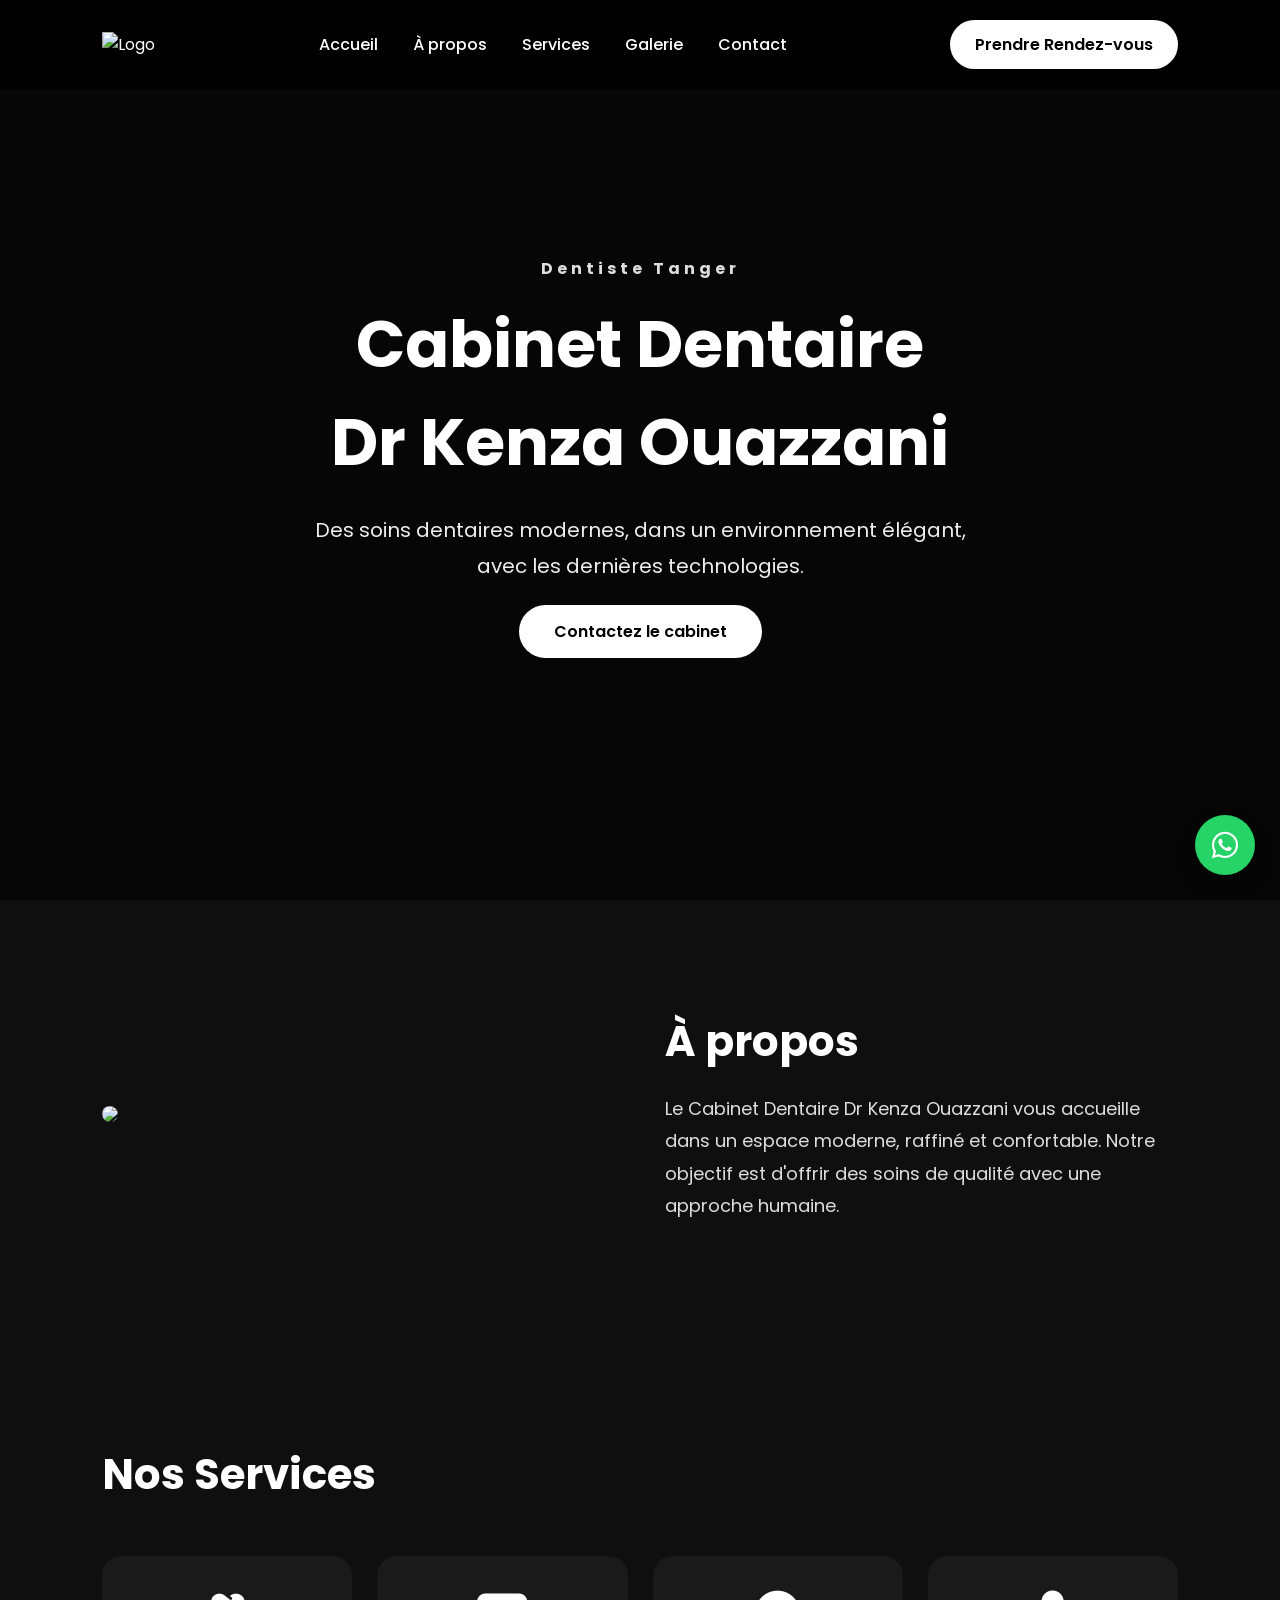
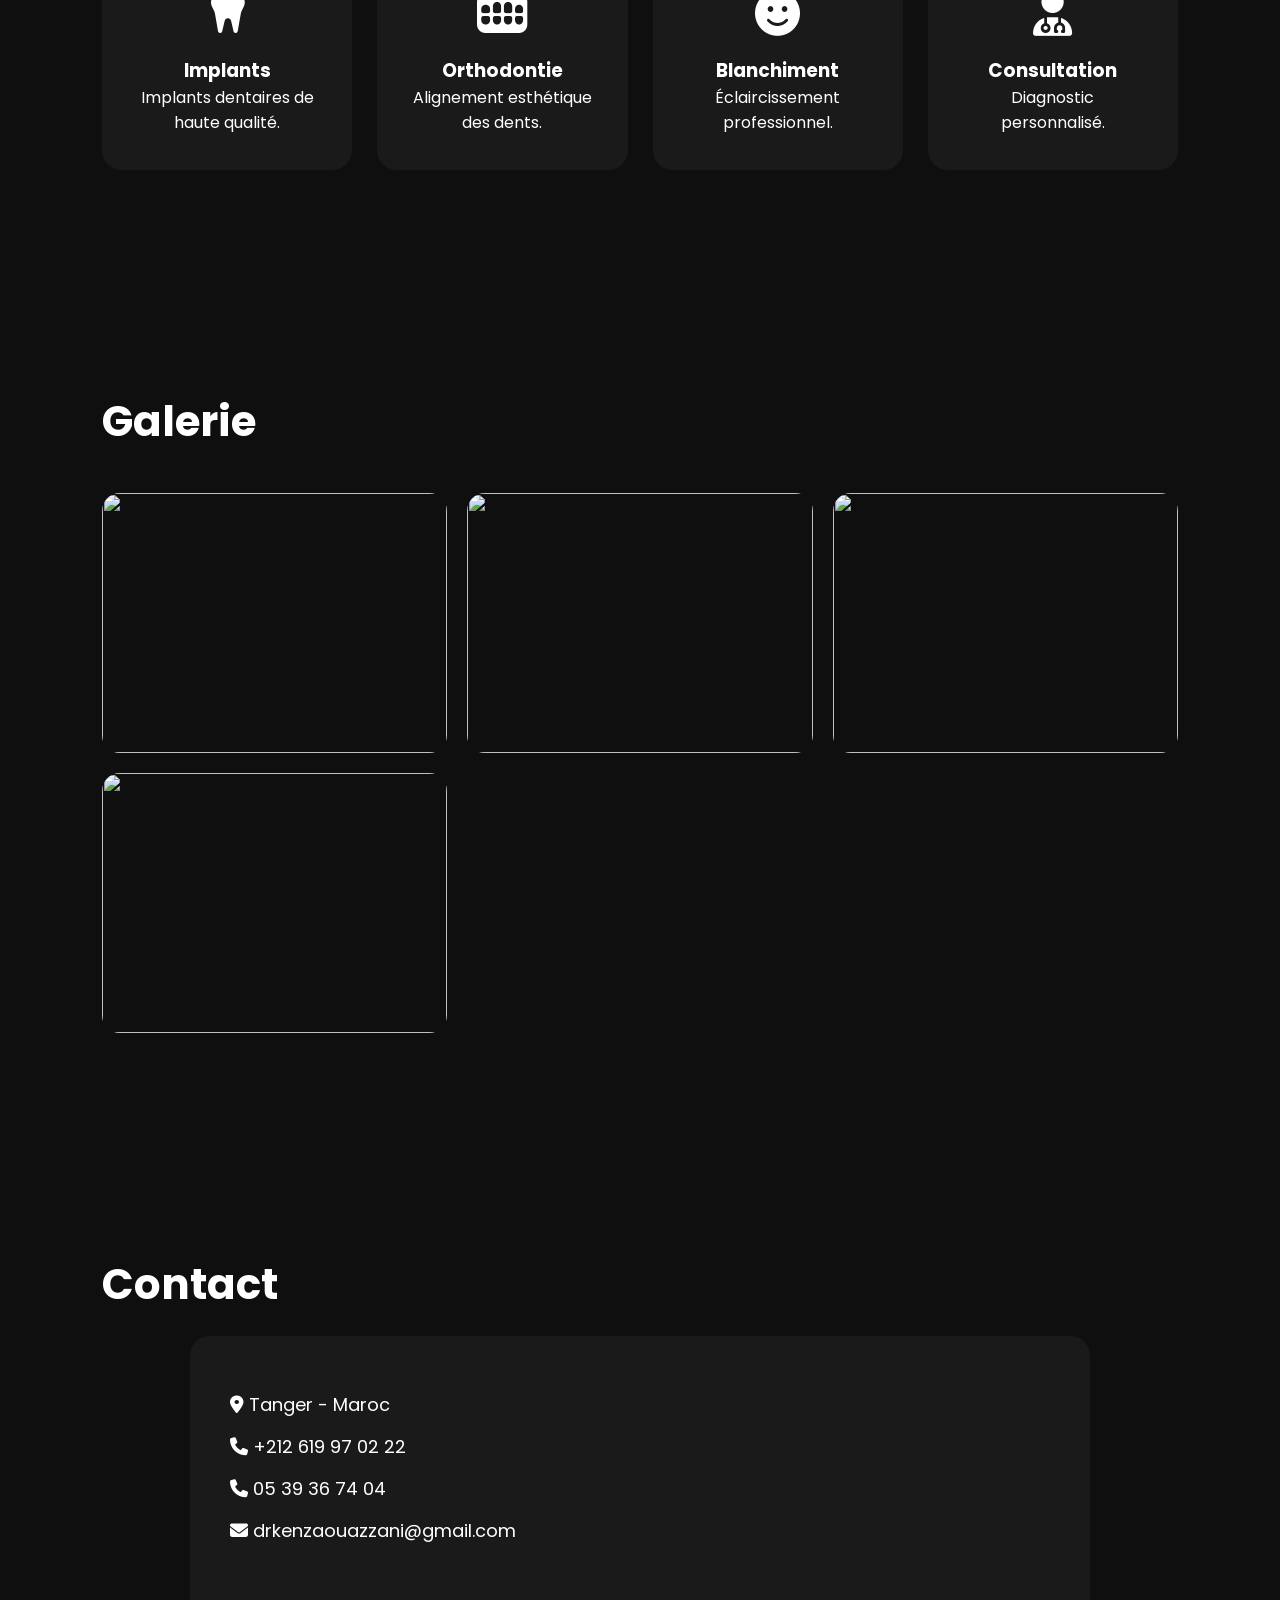
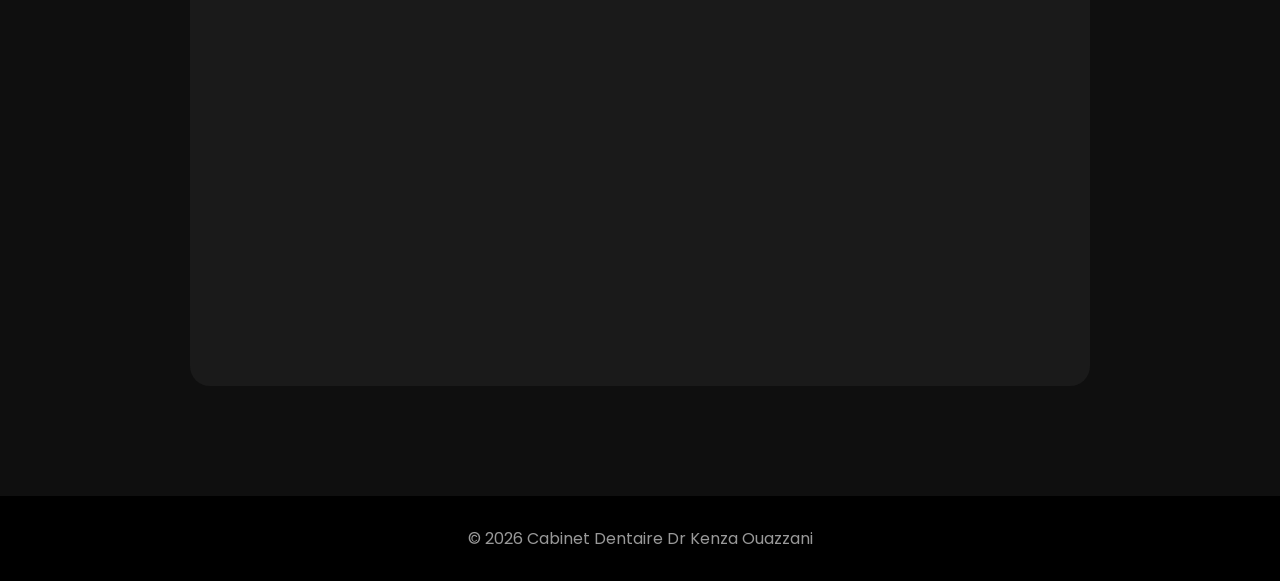
==== index.html @ d1654ee1 "Replace logo image in header" ====
<!DOCTYPE html>
<html lang="fr">
<head>
<meta charset="UTF-8">
<meta name="viewport" content="width=device-width, initial-scale=1.0">

<title>Cabinet Dentaire Dr Kenza Ouazzani</title>

<link rel="stylesheet" href="style.css">

<link rel="preconnect" href="https://fonts.googleapis.com">
<link rel="preconnect" href="https://fonts.gstatic.com" crossorigin>

<link href="https://fonts.googleapis.com/css2?family=Poppins:wght@300;400;500;600;700&display=swap" rel="stylesheet">

<link rel="stylesheet" href="https://cdnjs.cloudflare.com/ajax/libs/font-awesome/6.5.2/css/all.min.css">

</head>

<body>

<header>

<div class="logo">
<img src="images/photodecteur.png" alt="Logo">
</div>

<nav>

<a href="#home">Accueil</a>
<a href="#about">À propos</a>
<a href="#services">Services</a>
<a href="#gallery">Galerie</a>
<a href="#contact">Contact</a>

</nav>

<a class="btn" href="https://wa.me/212619970222">
Prendre Rendez-vous
</a>

</header>

<section id="home" class="hero">

<div class="overlay"></div>

<div class="hero-content">

<h4>Dentiste Tanger</h4>

<h1>
Cabinet Dentaire<br>
Dr Kenza Ouazzani
</h1>

<p>

Des soins dentaires modernes,
dans un environnement élégant,
avec les dernières technologies.

</p>

<a href="#contact" class="hero-btn">

Contactez le cabinet

</a>

</div>

</section>

<section id="about" class="about">

<div class="about-image">

<img src="images/doctor.jpg">

</div>

<div class="about-text">

<h2>À propos</h2>

<p>

Le Cabinet Dentaire Dr Kenza Ouazzani
vous accueille dans un espace moderne,
raffiné et confortable.

Notre objectif est d'offrir des soins
de qualité avec une approche humaine.

</p>

</div>

</section>

<section id="services">

<h2>Nos Services</h2>

<div class="cards">

<div class="card">

<i class="fa-solid fa-tooth"></i>

<h3>Implants</h3>

<p>Implants dentaires de haute qualité.</p>

</div>

<div class="card">

<i class="fa-solid fa-teeth"></i>

<h3>Orthodontie</h3>

<p>Alignement esthétique des dents.</p>

</div>

<div class="card">

<i class="fa-solid fa-face-smile"></i>

<h3>Blanchiment</h3>

<p>Éclaircissement professionnel.</p>

</div>

<div class="card">

<i class="fa-solid fa-user-doctor"></i>

<h3>Consultation</h3>

<p>Diagnostic personnalisé.</p>

</div>

</div>

</section>

<section id="gallery">

<h2>Galerie</h2>

<div class="gallery">

<img src="images/photodocteur.jpg">

<img src="images/photo1.jpg">

<img src="images/photo2.jpg">

<img src="images/photo3.jpg">

</div>

</section>

<section id="contact">

<h2>Contact</h2>

<div class="contact">

<p><i class="fa-solid fa-location-dot"></i> Tanger - Maroc</p>

<p><i class="fa-solid fa-phone"></i> +212 619 97 02 22</p>

<p><i class="fa-solid fa-phone"></i> 05 39 36 74 04</p>

<p><i class="fa-solid fa-envelope"></i> drkenzaouazzani@gmail.com</p>

<iframe
src="https://www.google.com/maps?q=Cabinet%20Dentaire%20Dr%20Kenza%20Ouazzani%20Touhami%20Tangier&output=embed"
width="100%"
height="350"
style="border:0;border-radius:15px;"
allowfullscreen=""
loading="lazy">
</iframe>

</div>

</section>

<a class="whatsapp"
href="https://wa.me/212619970222">

<i class="fab fa-whatsapp"></i>

</a>

<footer>

<p>

© 2026 Cabinet Dentaire Dr Kenza Ouazzani

</p>

</footer>

</body>

</html>
---- style.css ----
*{
margin:0;
padding:0;
box-sizing:border-box;
font-family:'Poppins',sans-serif;
scroll-behavior:smooth;
}

body{
background:#0f0f0f;
color:#fff;
overflow-x:hidden;
}

header{
position:fixed;
top:0;
left:0;
width:100%;
padding:20px 8%;
display:flex;
justify-content:space-between;
align-items:center;
background:rgba(0,0,0,.85);
backdrop-filter:blur(12px);
z-index:999;
}

.logo img{
height:60px;
}

nav{
display:flex;
gap:35px;
}

nav a{
color:#fff;
text-decoration:none;
font-weight:500;
transition:.3s;
}

nav a:hover{
color:#d9d9d9;
}

.btn{
background:#fff;
color:#000;
padding:12px 25px;
border-radius:30px;
text-decoration:none;
font-weight:600;
transition:.3s;
}

.btn:hover{
background:#d9d9d9;
}

.hero{
position:relative;
height:100vh;
background:url("images/reception.jpg") center center/cover no-repeat;
display:flex;
justify-content:center;
align-items:center;
text-align:center;
}

.overlay{
position:absolute;
inset:0;
background:rgba(0,0,0,.60);
}

.hero-content{
position:relative;
z-index:2;
max-width:700px;
padding:20px;
}

.hero h4{
letter-spacing:4px;
margin-bottom:15px;
color:#ddd;
}

.hero h1{
font-size:65px;
margin-bottom:20px;
}

.hero p{
font-size:20px;
line-height:1.8;
margin-bottom:35px;
color:#eee;
}

.hero-btn{
background:#fff;
color:#000;
padding:15px 35px;
border-radius:40px;
text-decoration:none;
font-weight:600;
transition:.3s;
}

.hero-btn:hover{
background:#d9d9d9;
}

section{
padding:110px 8%;
}

.about{
display:grid;
grid-template-columns:1fr 1fr;
gap:50px;
align-items:center;
}

.about img{
width:100%;
border-radius:20px;
}

.about h2,
#services h2,
#gallery h2,
#contact h2{
font-size:42px;
margin-bottom:20px;
}

.about p{
color:#ddd;
font-size:18px;
line-height:1.8;
}

.cards{
display:grid;
grid-template-columns:repeat(auto-fit,minmax(250px,1fr));
gap:25px;
margin-top:50px;
}

.card{
background:#1a1a1a;
padding:35px;
border-radius:20px;
text-align:center;
transition:.3s;
}

.card:hover{
transform:translateY(-10px);
}

.card i{
font-size:45px;
margin-bottom:20px;
color:#fff;
}

.gallery{
display:grid;
grid-template-columns:repeat(auto-fit,minmax(280px,1fr));
gap:20px;
margin-top:40px;
}

.gallery img{
width:100%;
height:260px;
object-fit:cover;
border-radius:18px;
transition:.4s;
}

.gallery img:hover{
transform:scale(1.05);
}

.contact{
max-width:900px;
margin:auto;
background:#1a1a1a;
padding:40px;
border-radius:20px;
}

.contact p{
margin:15px 0;
font-size:18px;
}

.contact iframe{
margin-top:30px;
width:100%;
border-radius:15px;
}

.whatsapp{
position:fixed;
bottom:25px;
right:25px;
width:60px;
height:60px;
background:#25D366;
color:#fff;
display:flex;
align-items:center;
justify-content:center;
font-size:30px;
border-radius:50%;
text-decoration:none;
box-shadow:0 10px 20px rgba(0,0,0,.3);
}

footer{
background:#000;
padding:30px;
text-align:center;
color:#999;
}

@media(max-width:900px){

header{
flex-direction:column;
gap:20px;
}

nav{
flex-wrap:wrap;
justify-content:center;
}

.hero h1{
font-size:42px;
}

.about{
grid-template-columns:1fr;
}

}
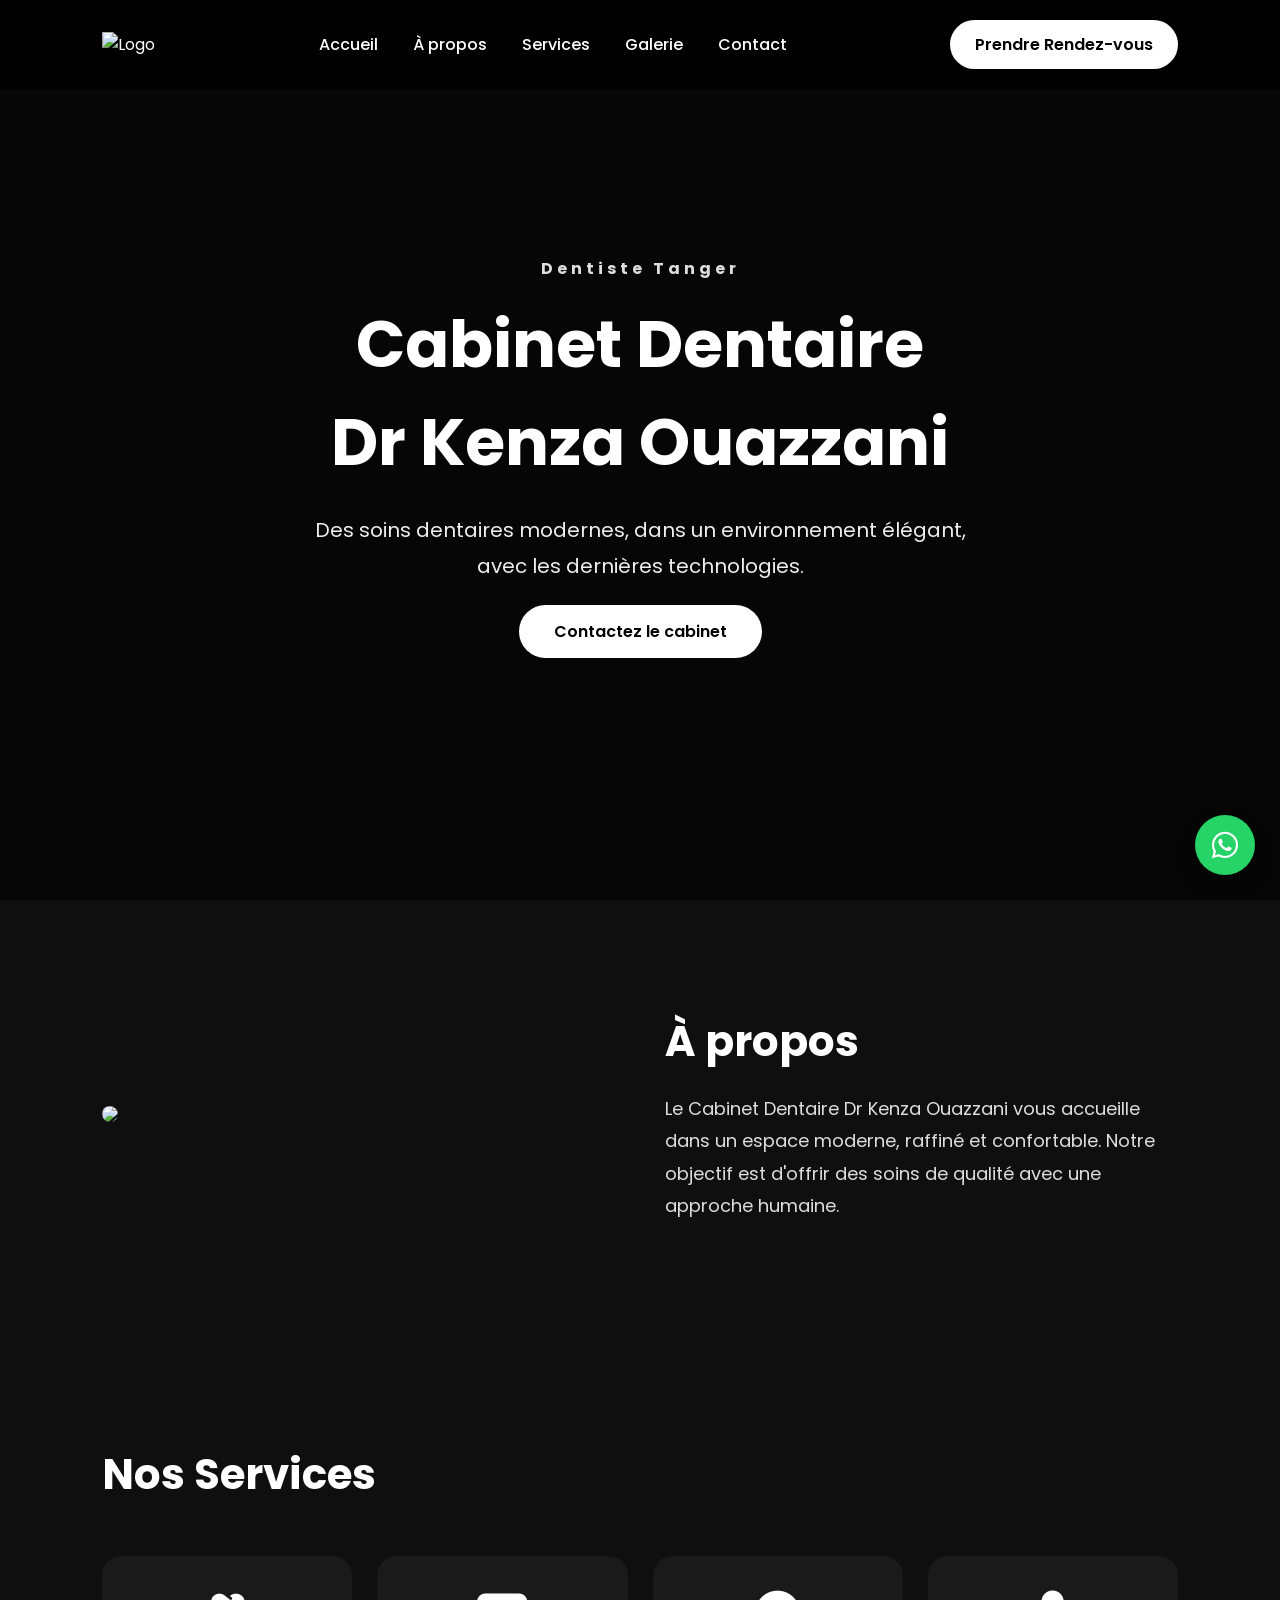
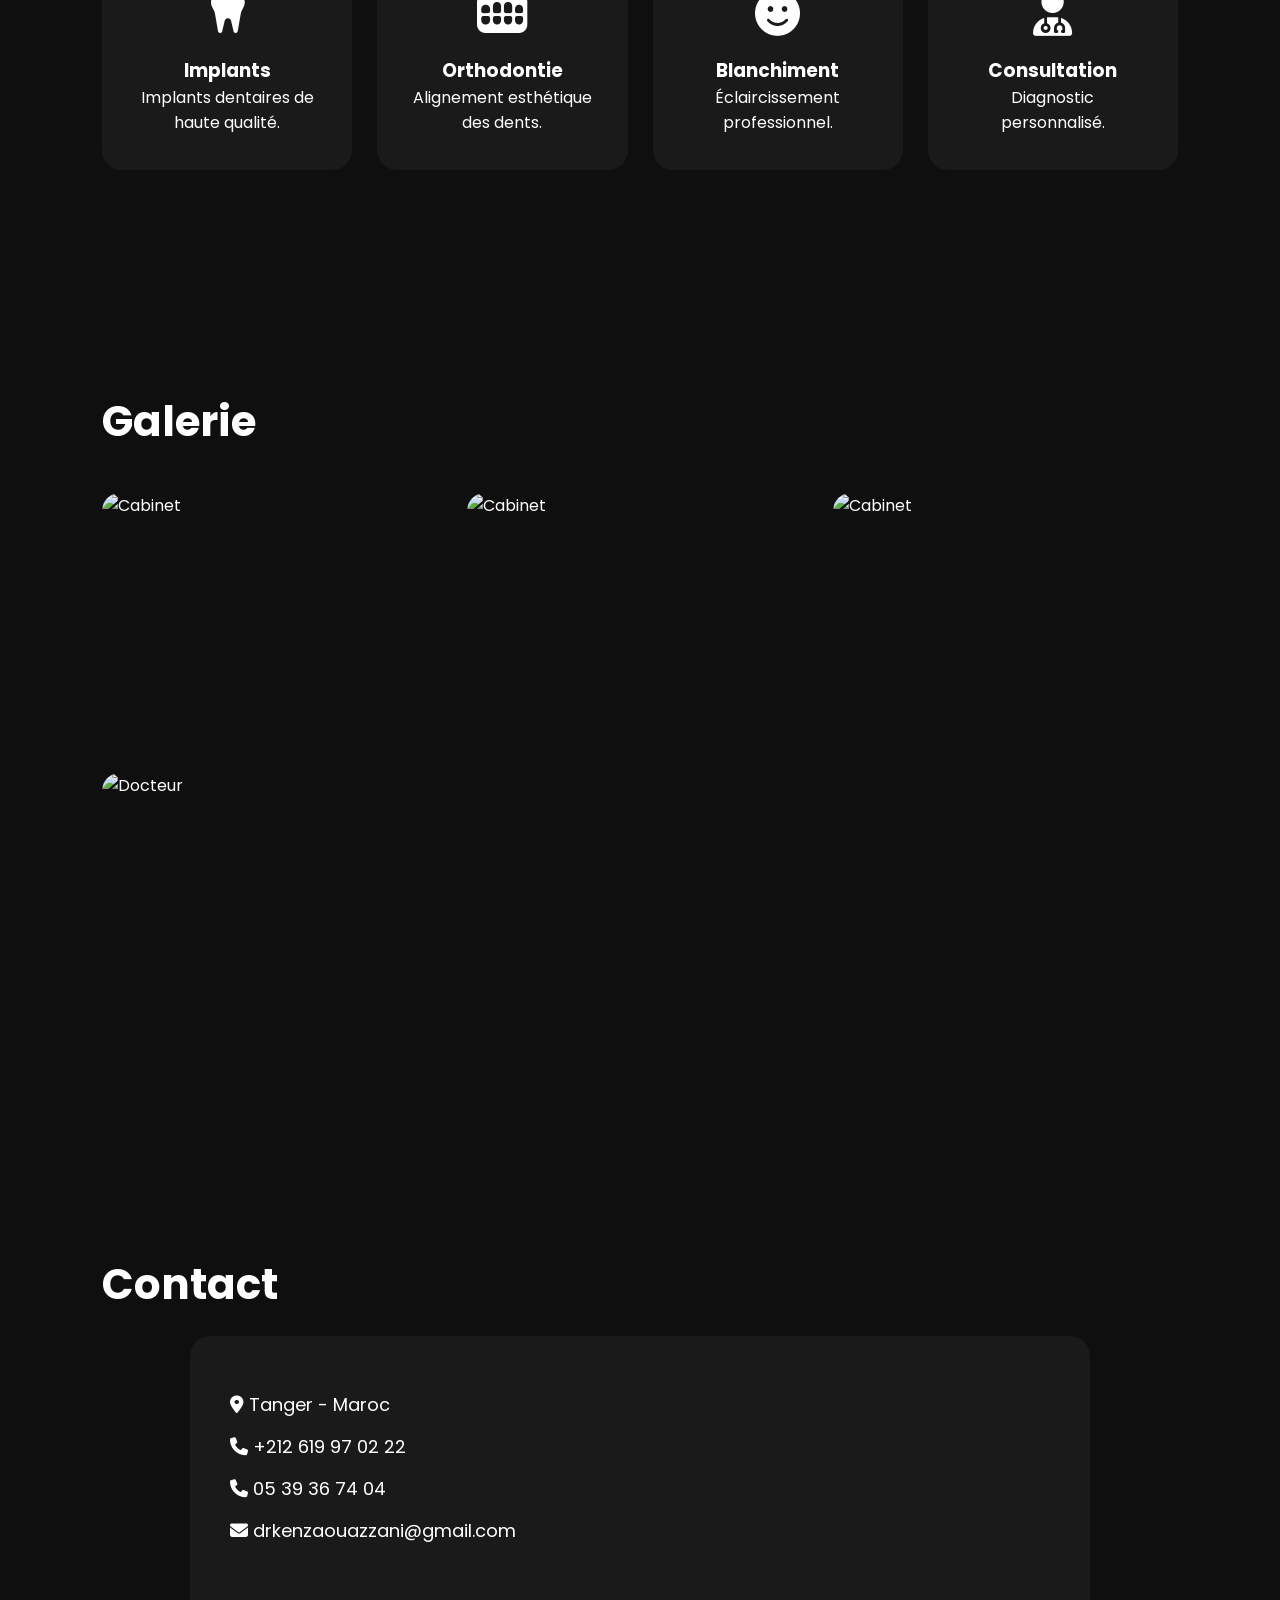
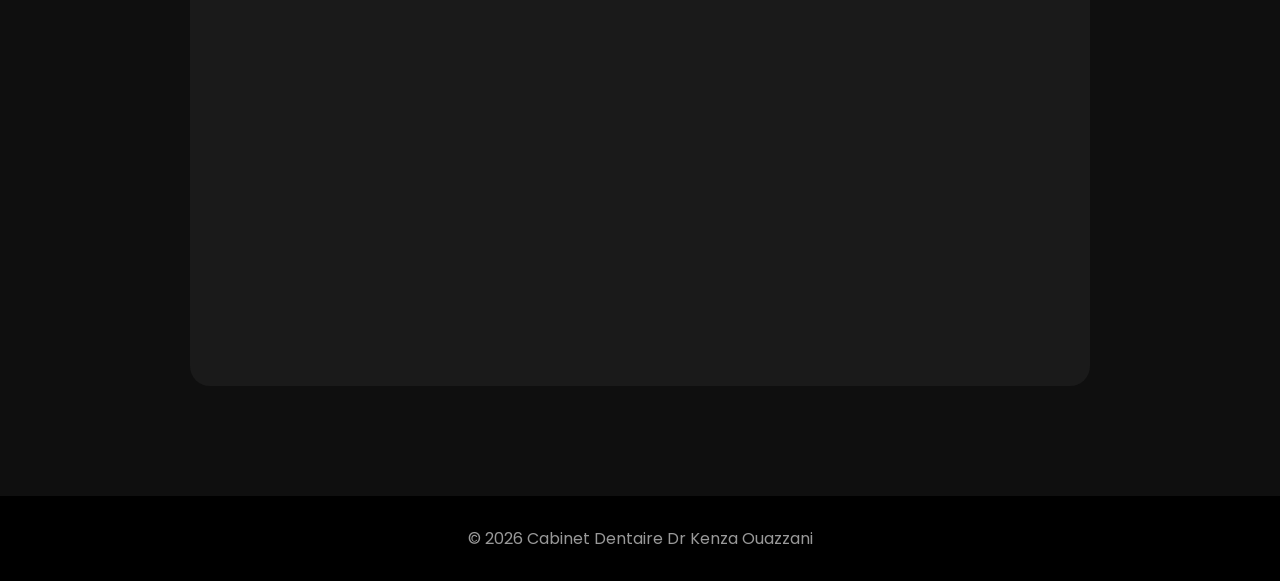
==== commit c754cea4: "Add new images to the gallery section" ====
--- a/index.html
+++ b/index.html
@@ -154,14 +154,16 @@
 <h2>Galerie</h2>
 
 <div class="gallery">
-
-<img src="images/photodocteur.jpg">
-
-<img src="images/photo1.jpg">
-
-<img src="images/photo2.jpg">
-
-<img src="images/photo3.jpg">
+  
+<img src="images/Photo1.jpeg" alt="Cabinet">
+
+<img src="images/Photo2.jpeg" alt="Cabinet">
+
+<img src="images/Photo3.jpeg" alt="Cabinet">
+
+<img src="images/Photodocteur.jpeg" alt="Docteur">
+
+
 
 </div>
 
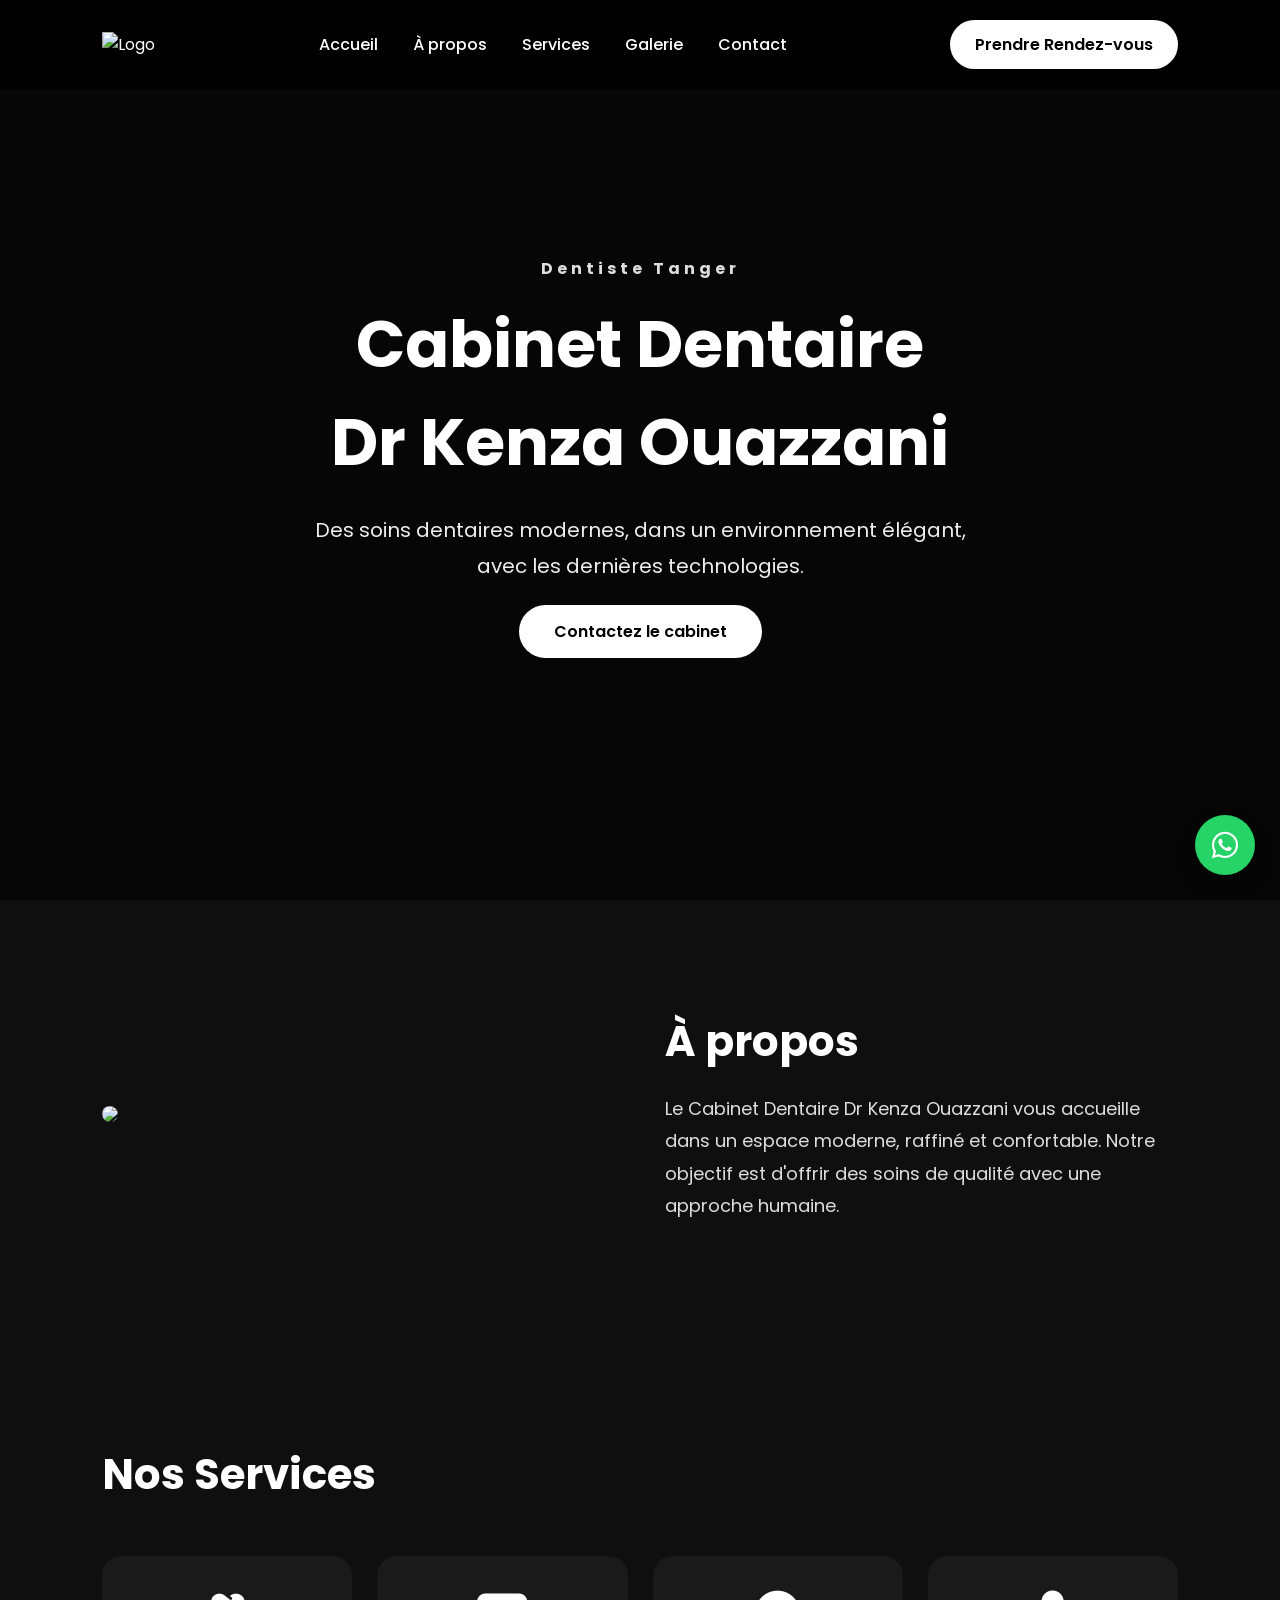
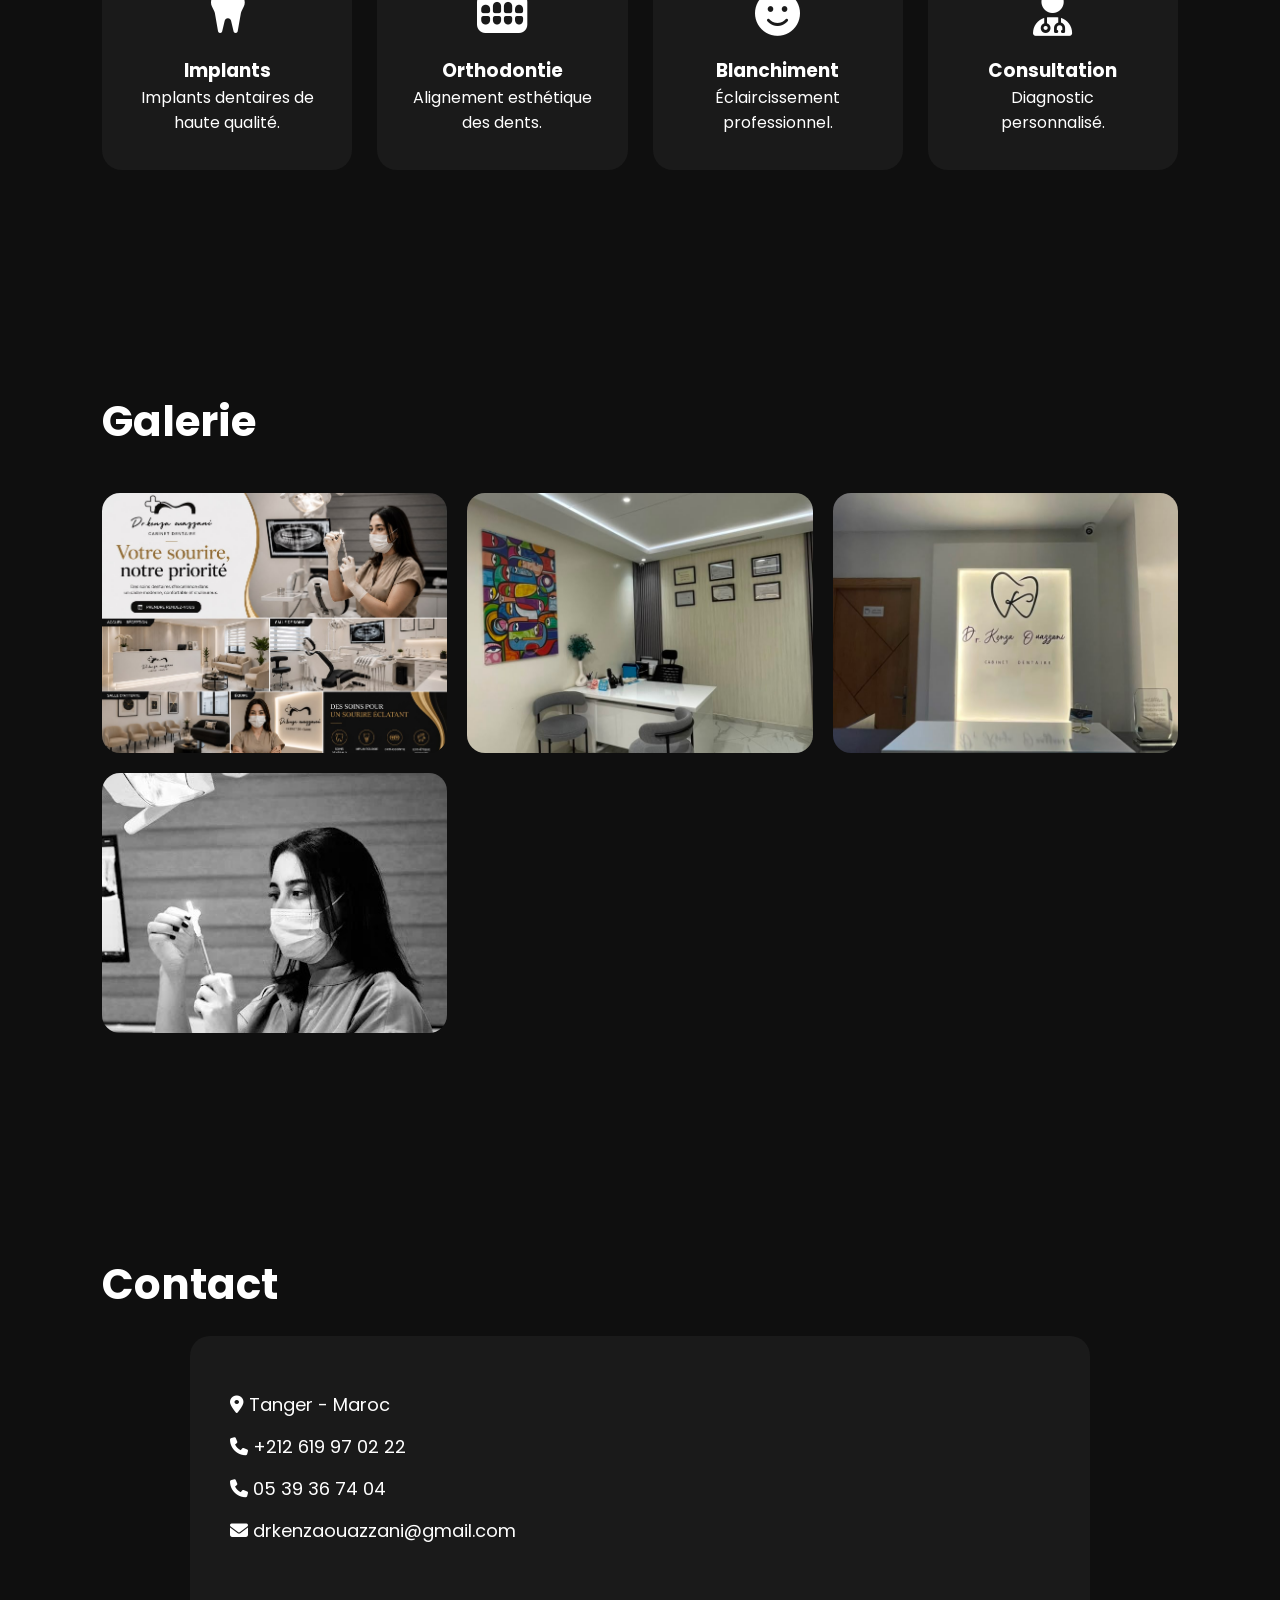
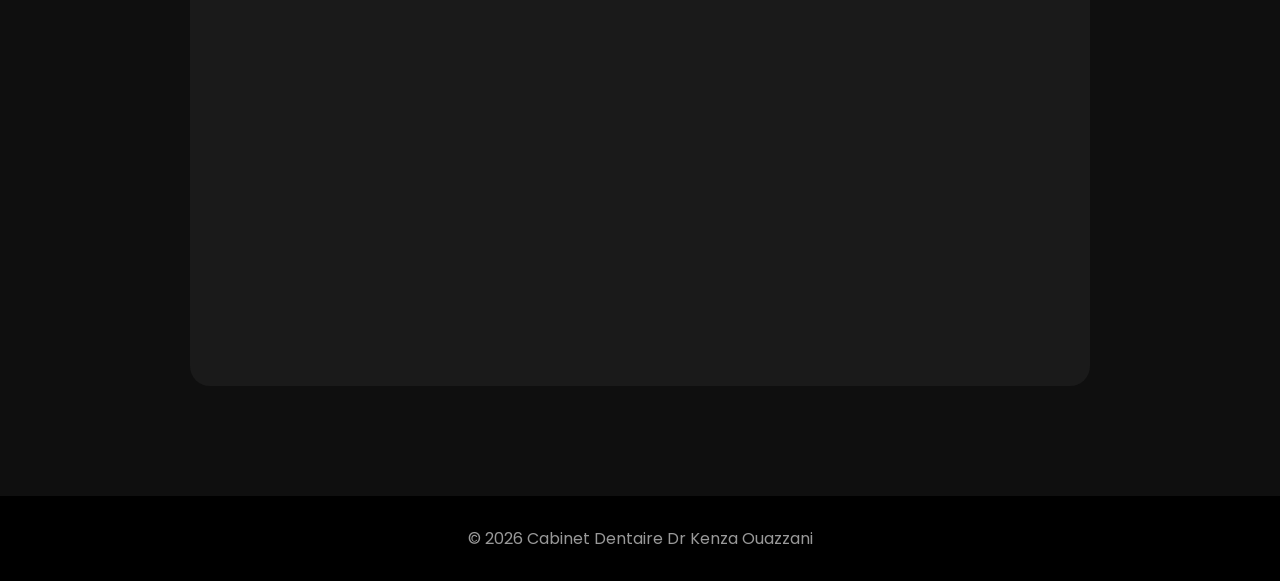
==== commit e7eb9203: "Fix image source paths in gallery section Updated image source paths to use lowercase filenames." ====
--- a/index.html
+++ b/index.html
@@ -155,14 +155,13 @@
 
 <div class="gallery">
   
-<img src="images/Photo1.jpeg" alt="Cabinet">
-
-<img src="images/Photo2.jpeg" alt="Cabinet">
-
-<img src="images/Photo3.jpeg" alt="Cabinet">
-
-<img src="images/Photodocteur.jpeg" alt="Docteur">
-
+<img src="images/photo1.jpeg" alt="Cabinet">
+
+<img src="images/photo2.jpeg" alt="Cabinet">
+
+<img src="images/photo3.jpeg" alt="Cabinet">
+
+<img src="images/photodocteur.jpeg" alt="Docteur">
 
 
 </div>
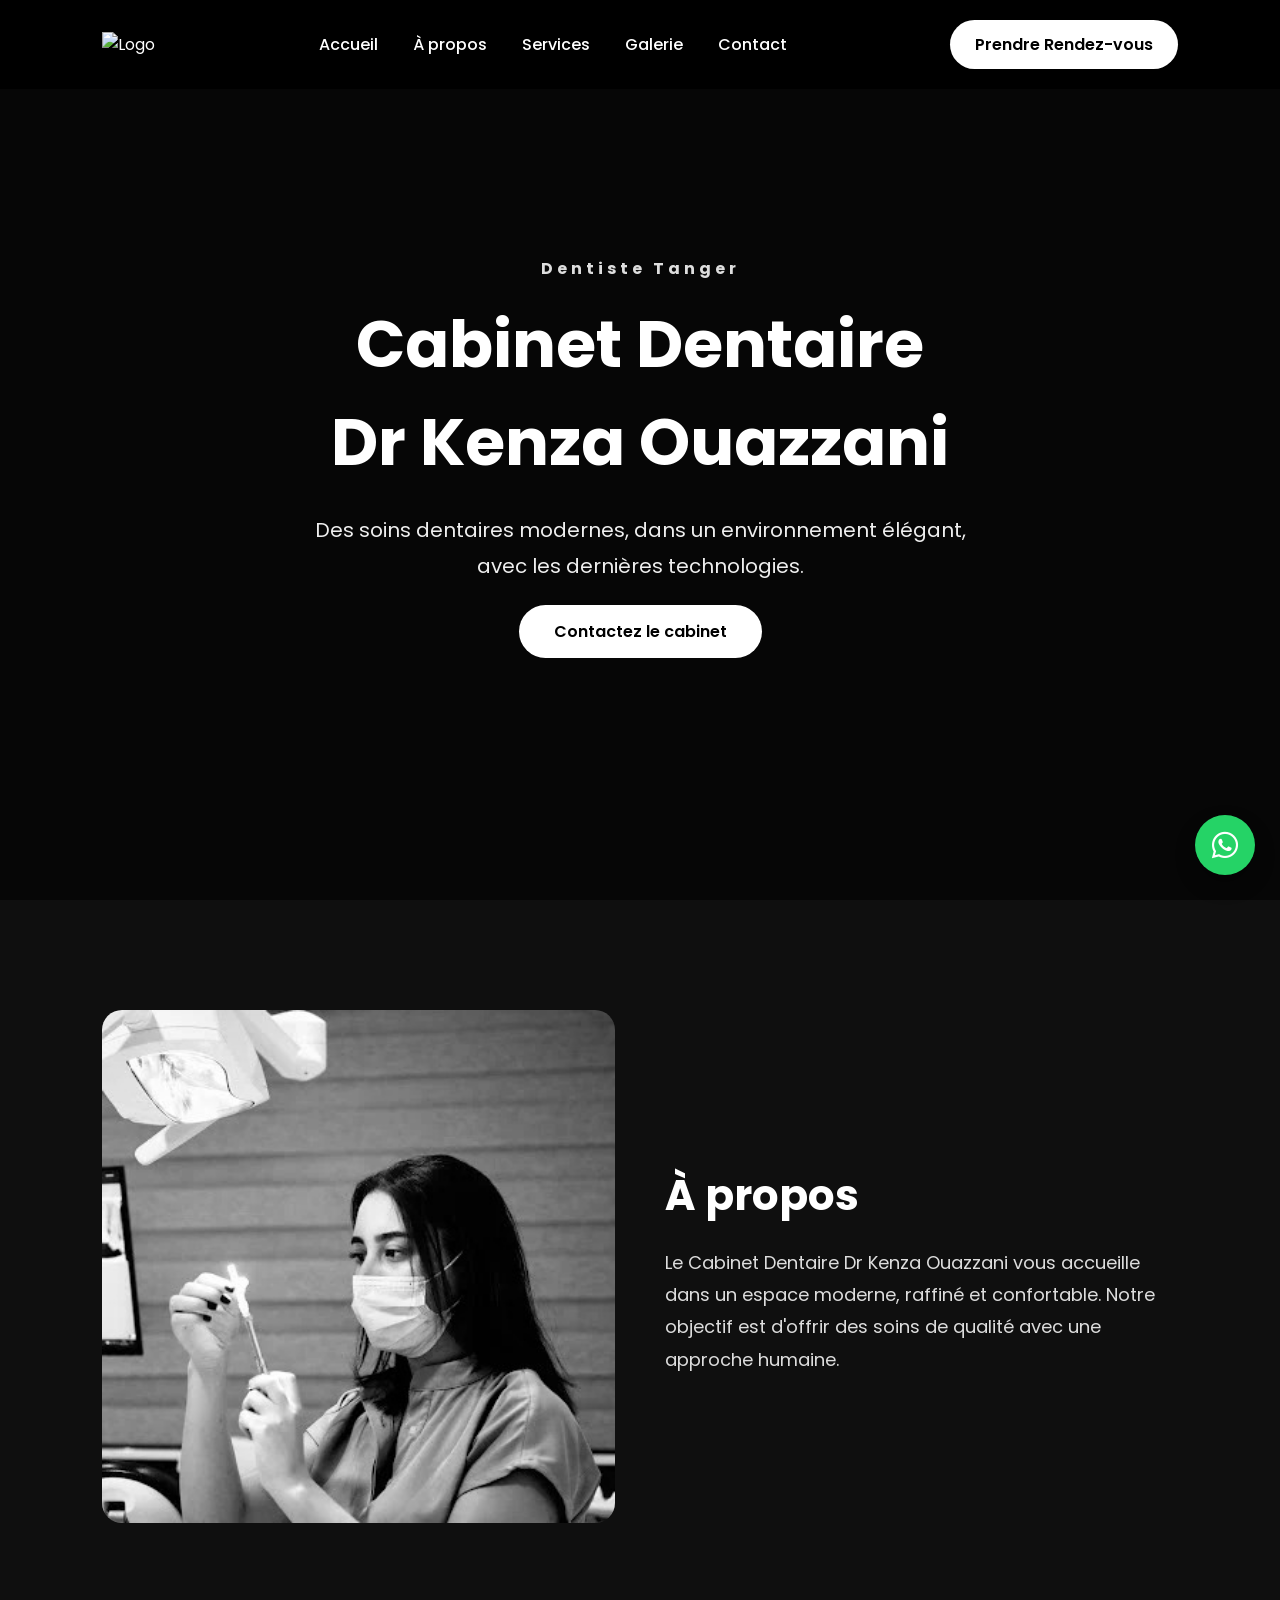
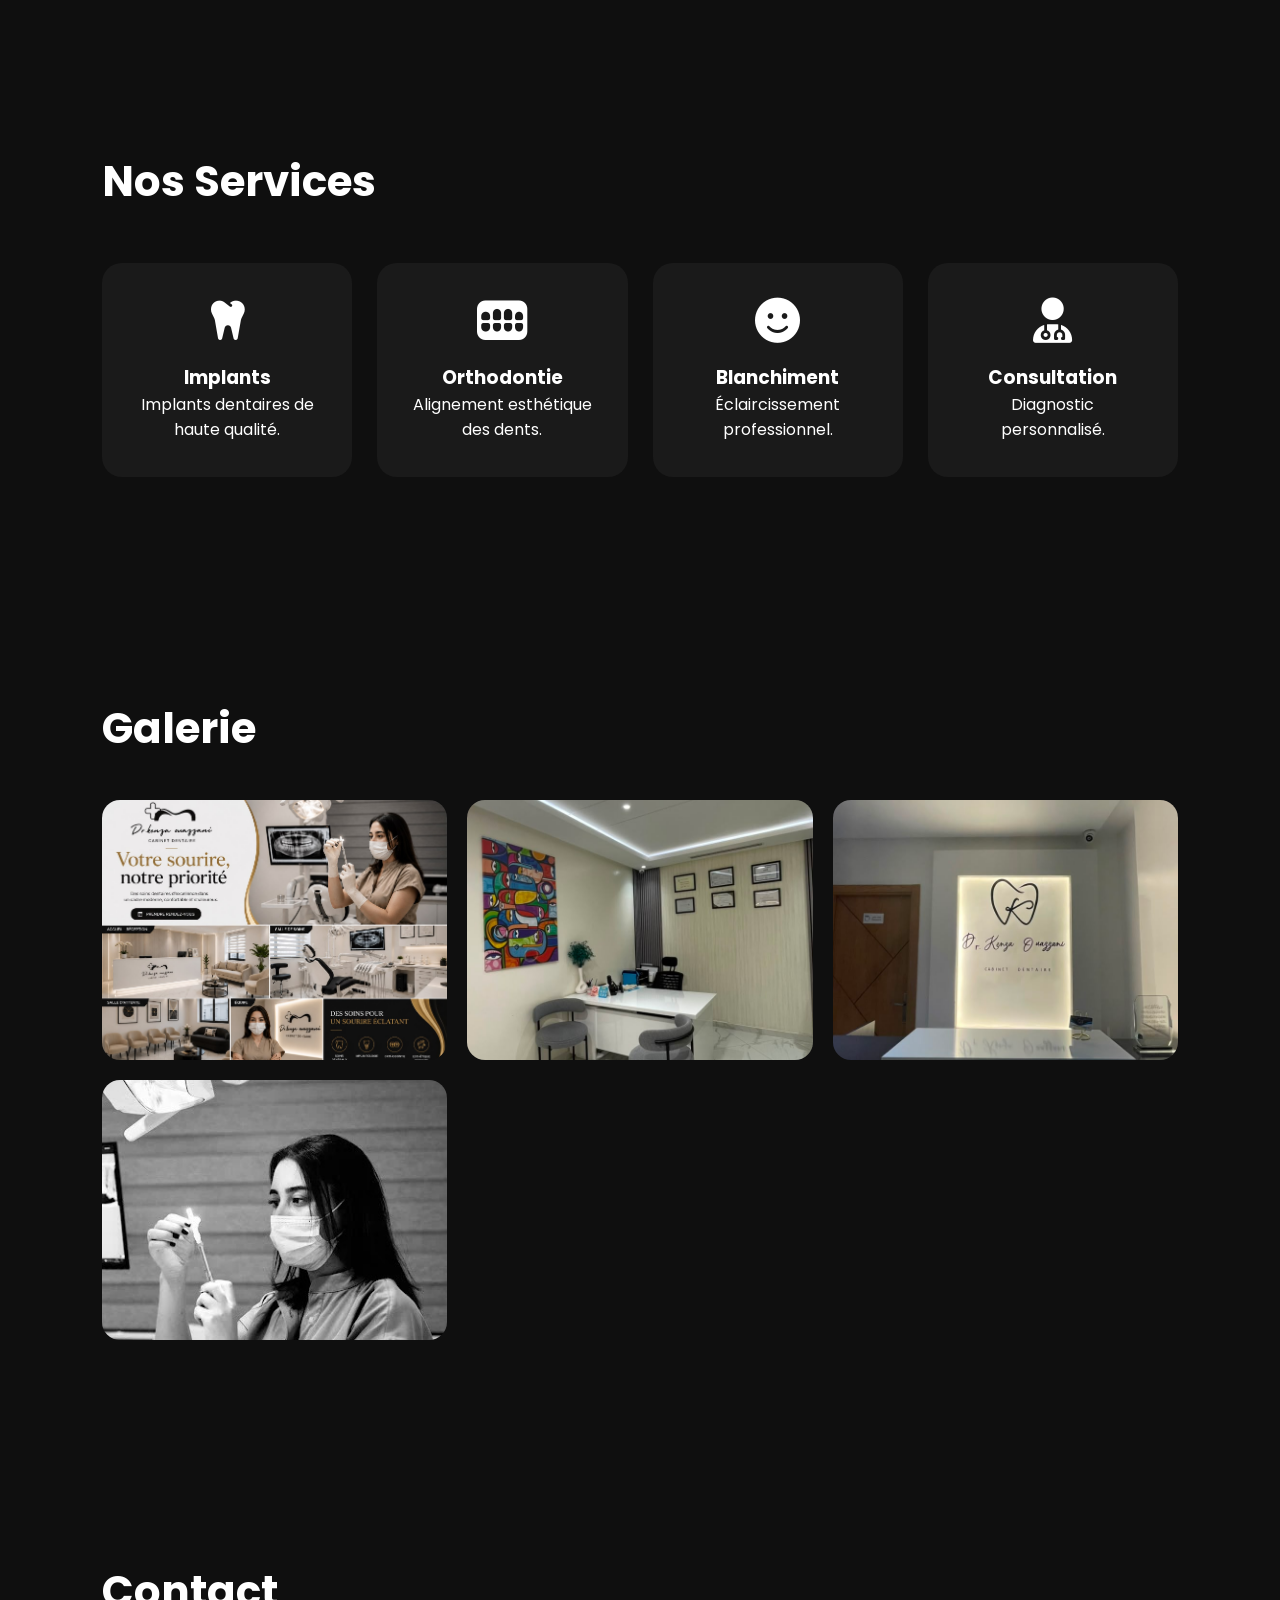
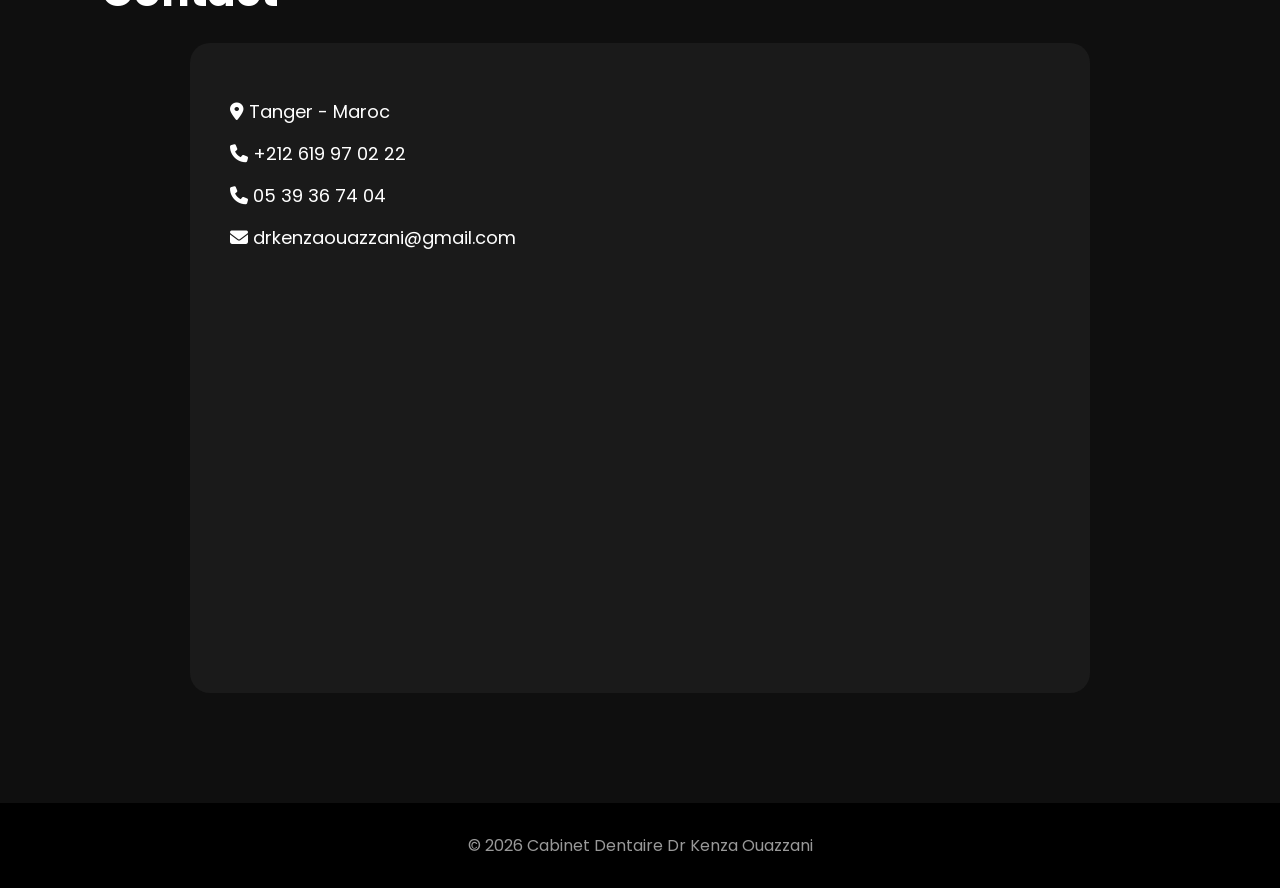
==== commit 2c23750a: "Update image source in about section" ====
--- a/index.html
+++ b/index.html
@@ -76,7 +76,7 @@
 
 <div class="about-image">
 
-<img src="images/doctor.jpg">
+<img src="images/photodocteur.jpeg" alt="Docteur">
 
 </div>
 
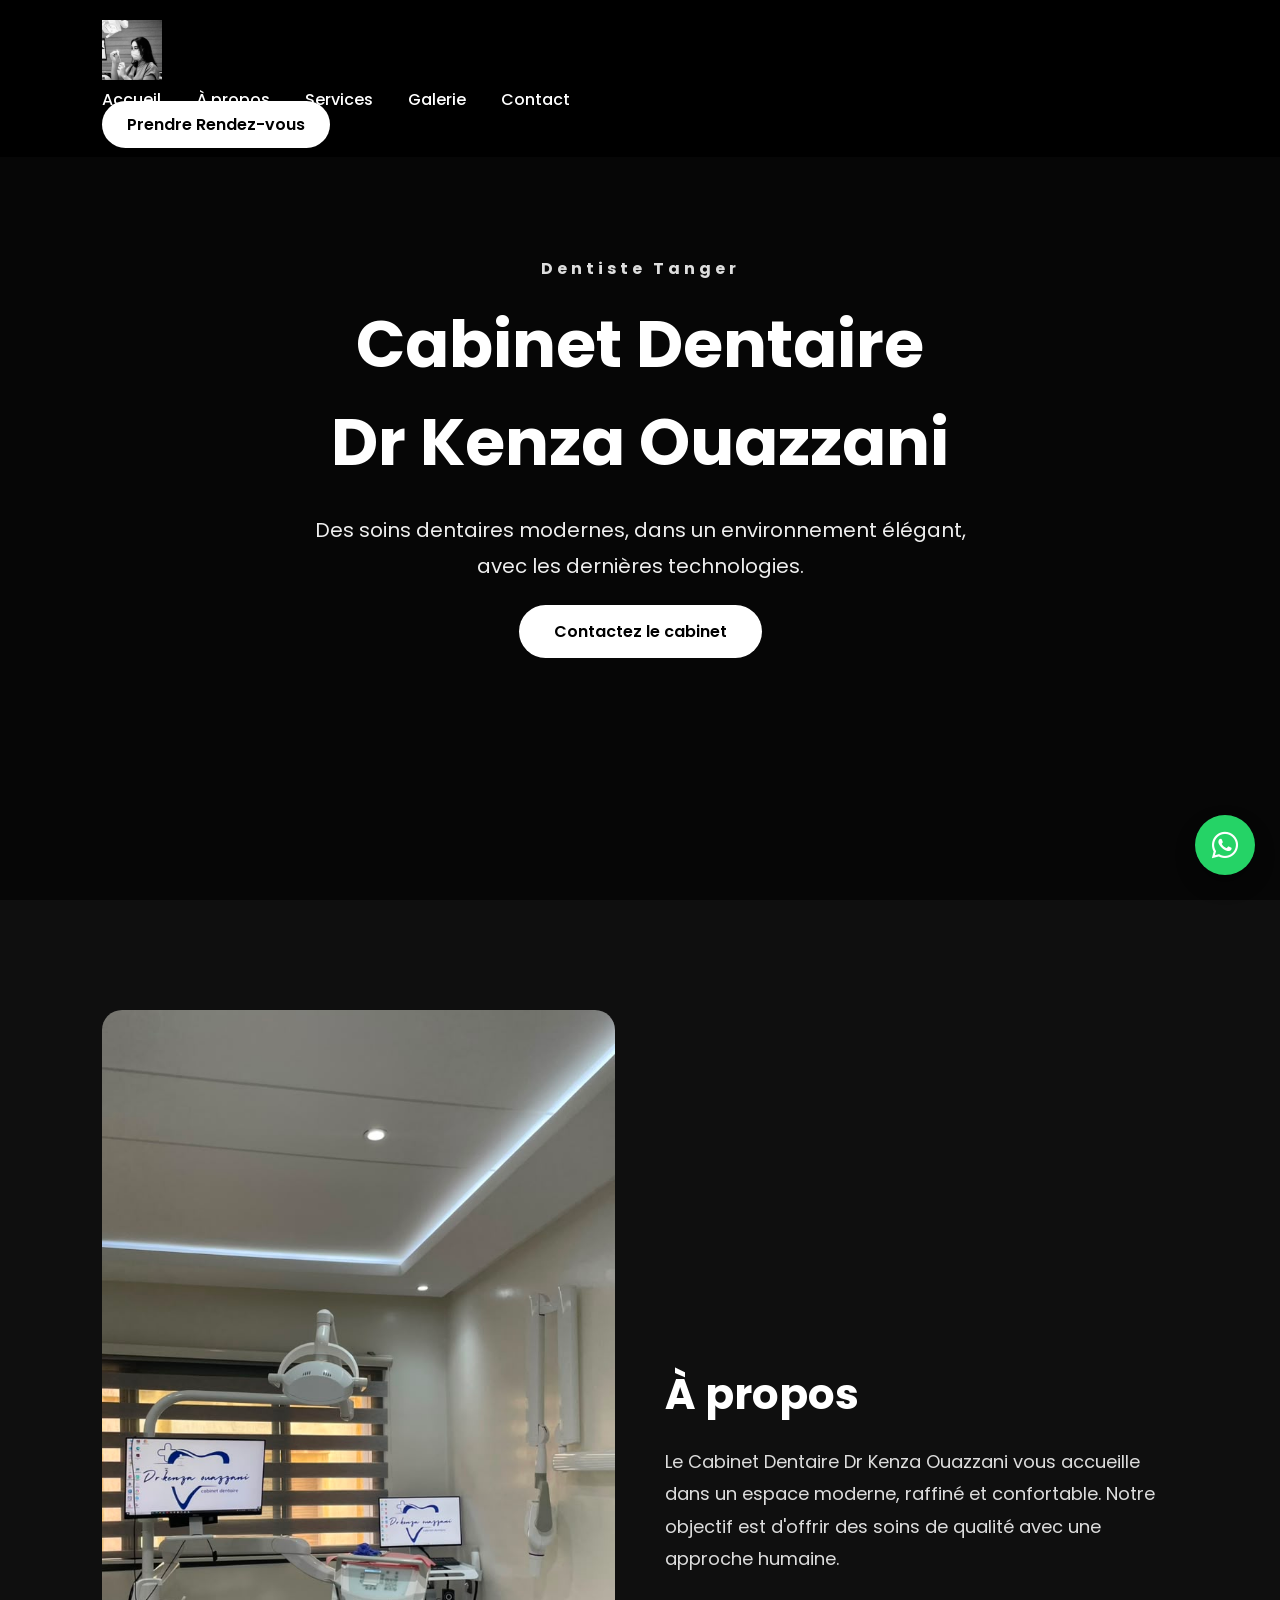
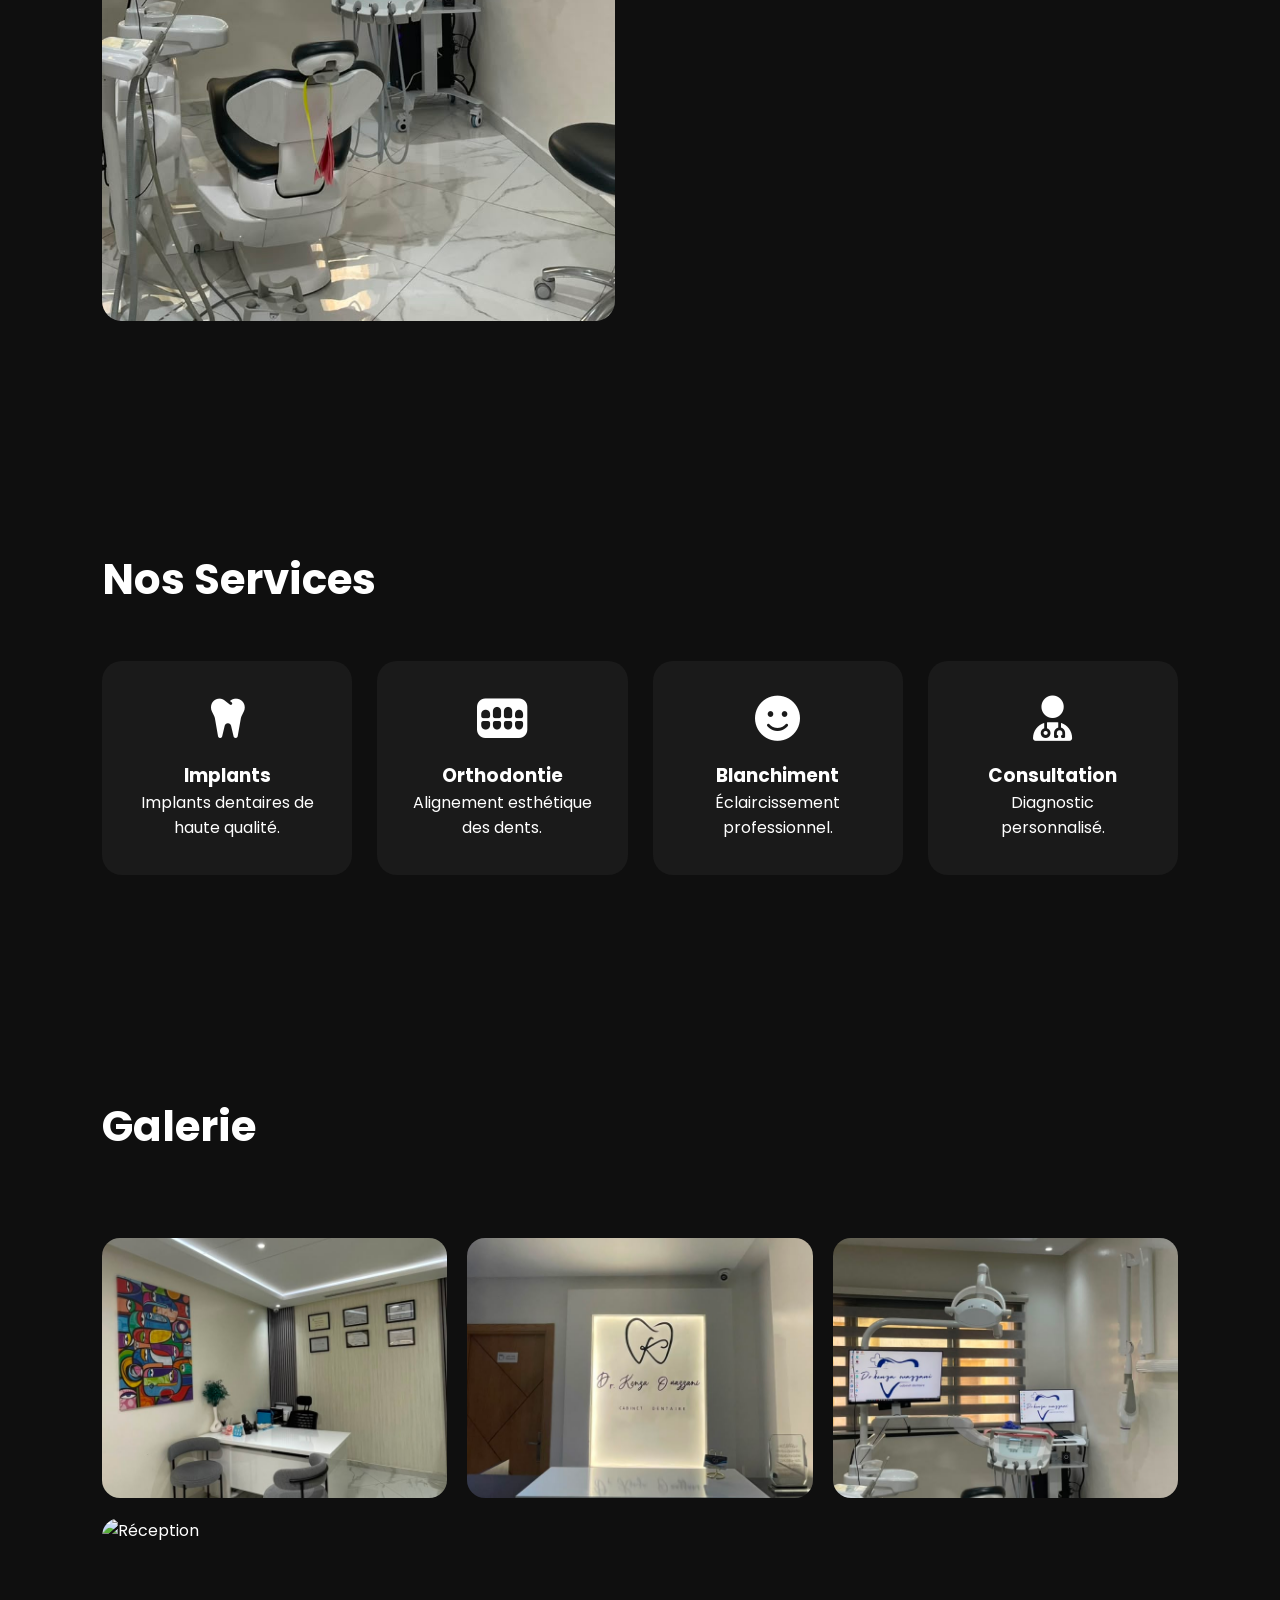
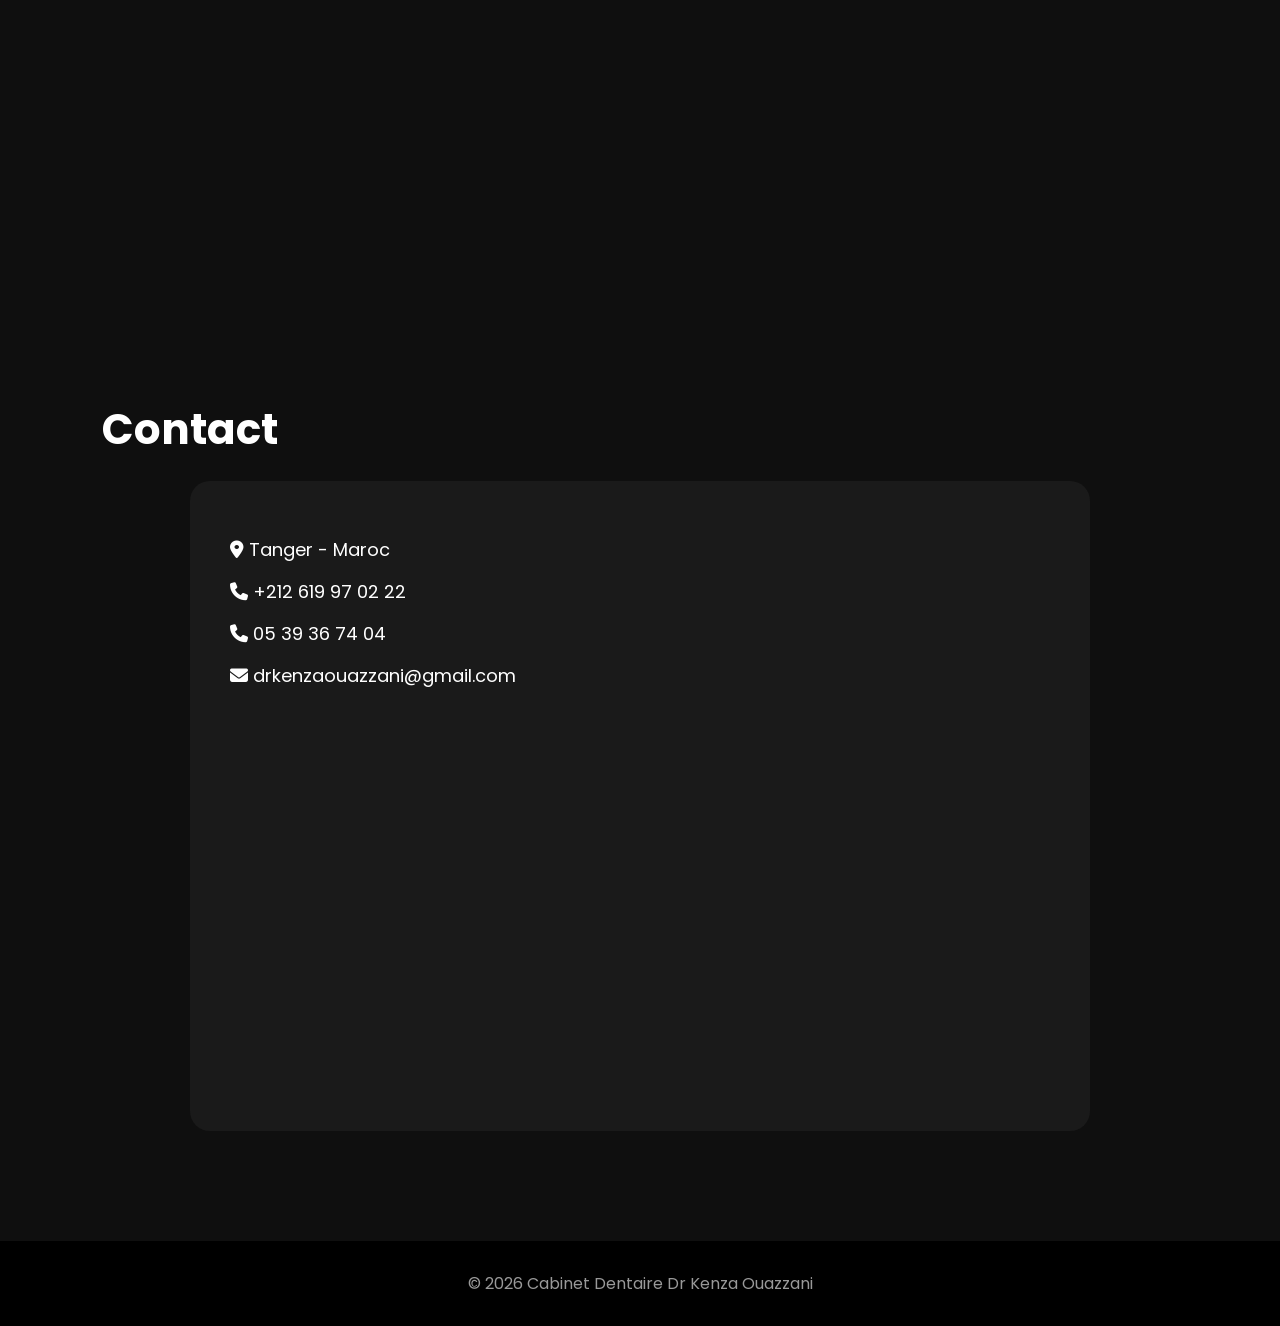
==== commit b9ccd9f8: "Update images in index.html Replaced images in the header and gallery sections with new images." ====
--- a/index.html
+++ b/index.html
@@ -22,8 +22,9 @@
 <header>
 
 <div class="logo">
-<img src="images/photodecteur.png" alt="Logo">
-</div>
+<a href="#" class="logo">
+    <img src="images/logo.png.jpeg" alt="Logo">
+</a>
 
 <nav>
 
@@ -76,7 +77,7 @@
 
 <div class="about-image">
 
-<img src="images/photodocteur.jpeg" alt="Docteur">
+<img src="images/photo7.jpeg" alt="Cabinet">
 
 </div>
 
@@ -155,14 +156,17 @@
 
 <div class="gallery">
   
-<img src="images/photo1.jpeg" alt="Cabinet">
-
-<img src="images/photo2.jpeg" alt="Cabinet">
-
-<img src="images/photo3.jpeg" alt="Cabinet">
-
-<img src="images/photodocteur.jpeg" alt="Docteur">
-
+<div class="gallery">
+
+  <img src="images/photo2.jpeg" alt="Cabinet">
+
+    <img src="images/photo3.jpeg" alt="Cabinet">
+
+    <img src="images/photo7.jpeg" alt="Cabinet">
+
+    <img src="images/reception.jpeg" alt="Réception">
+
+</div>
 
 </div>
 
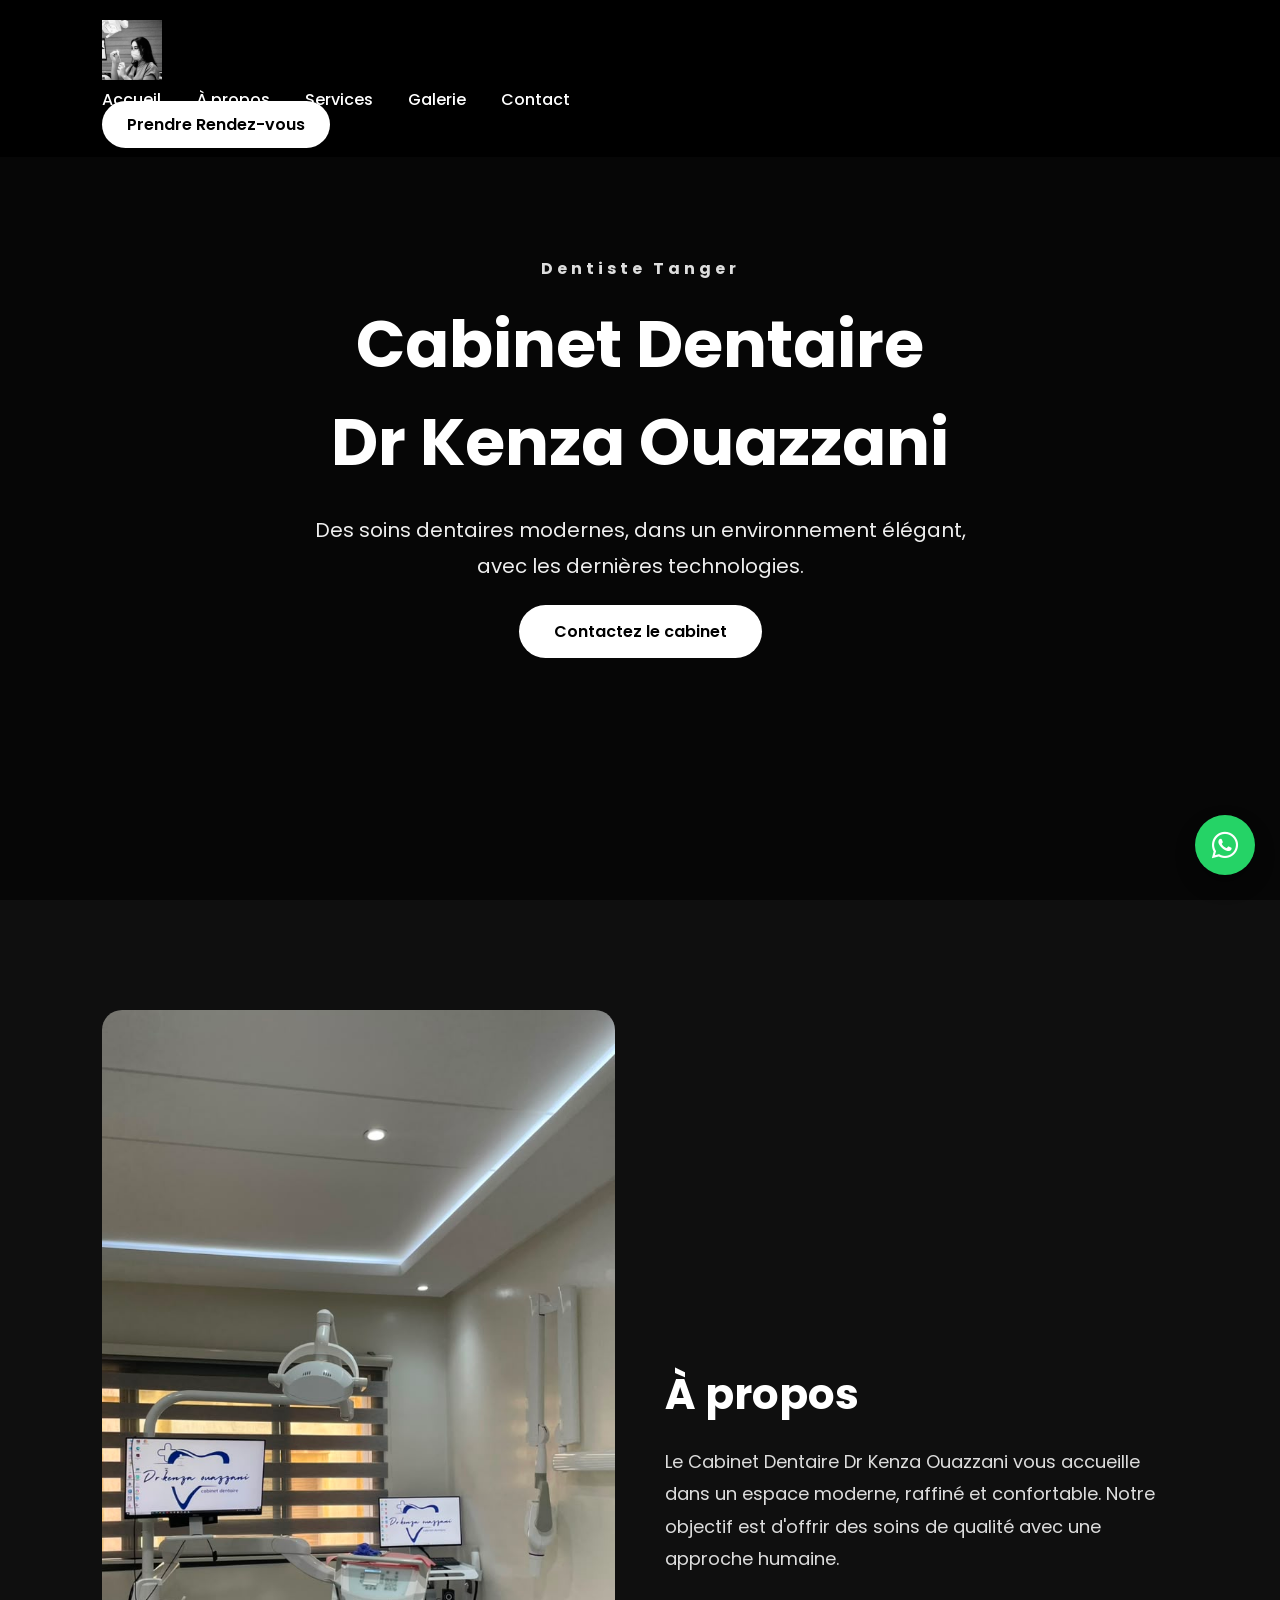
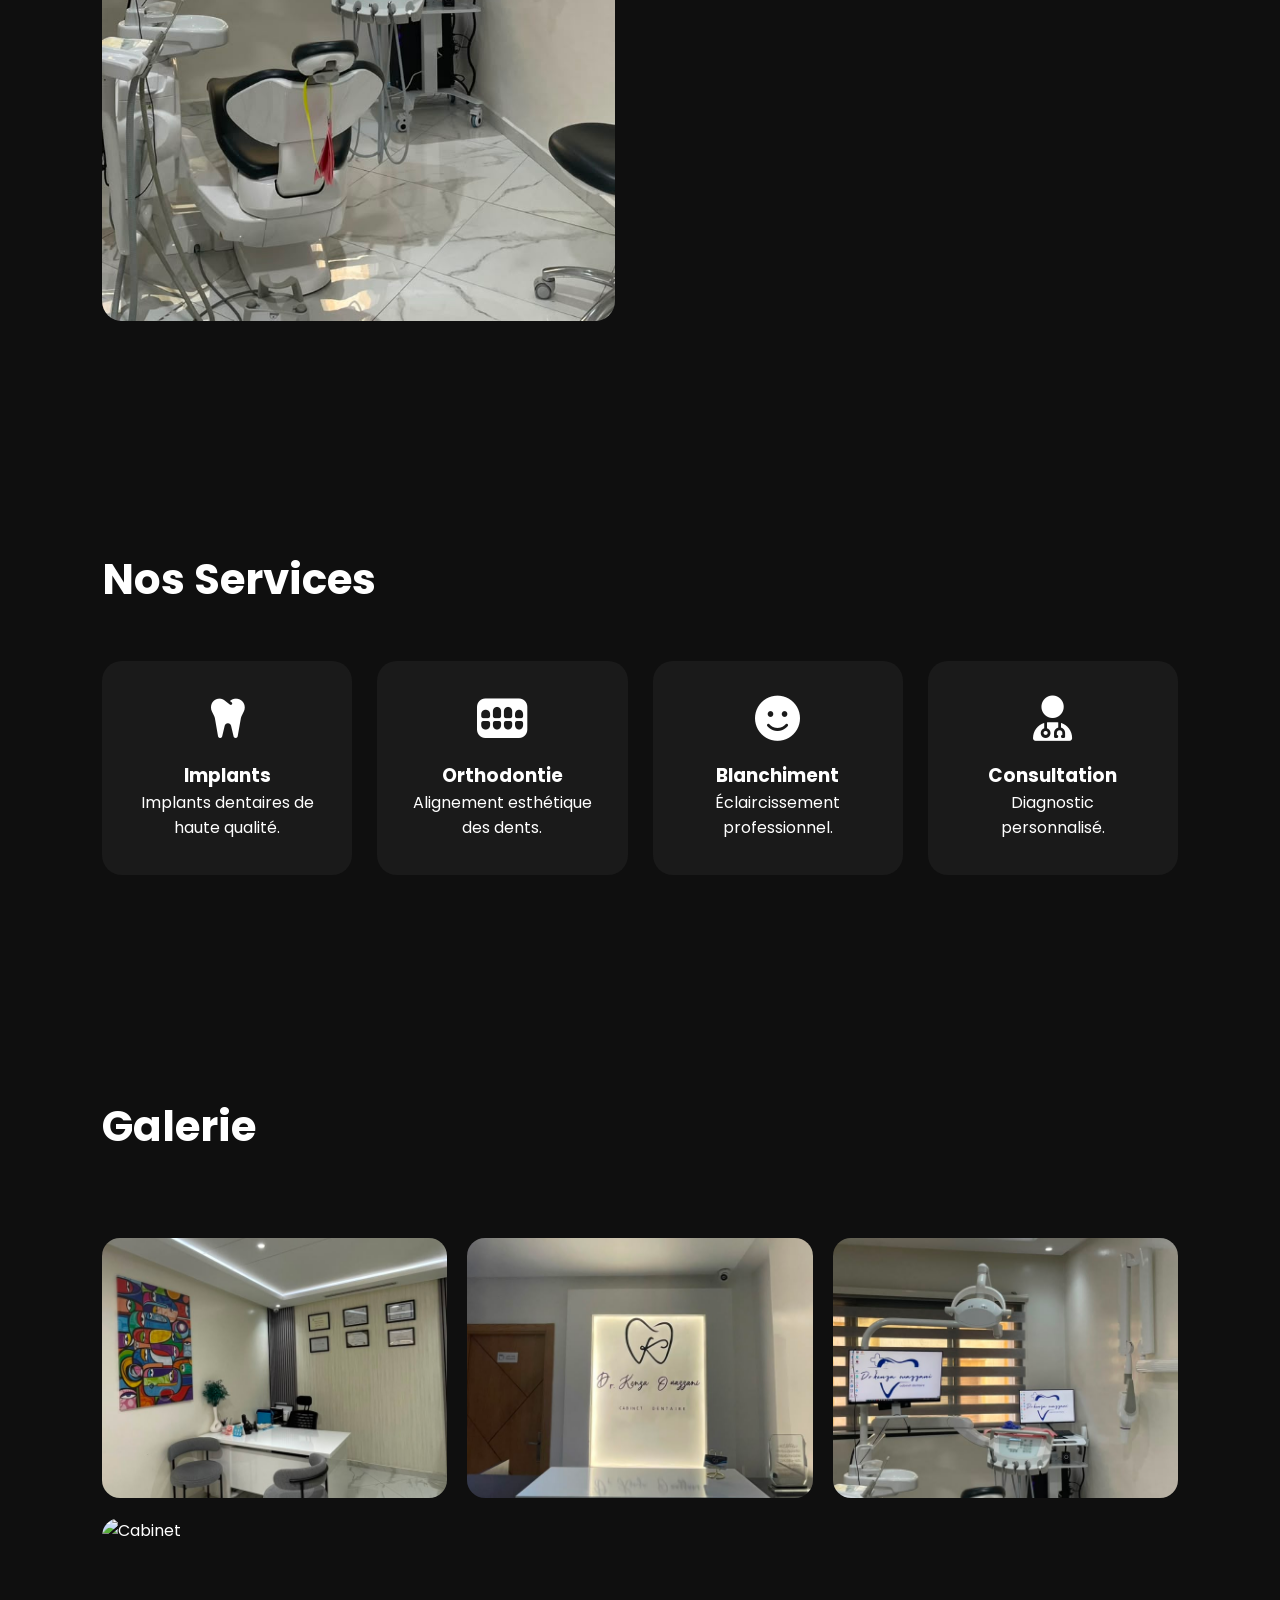
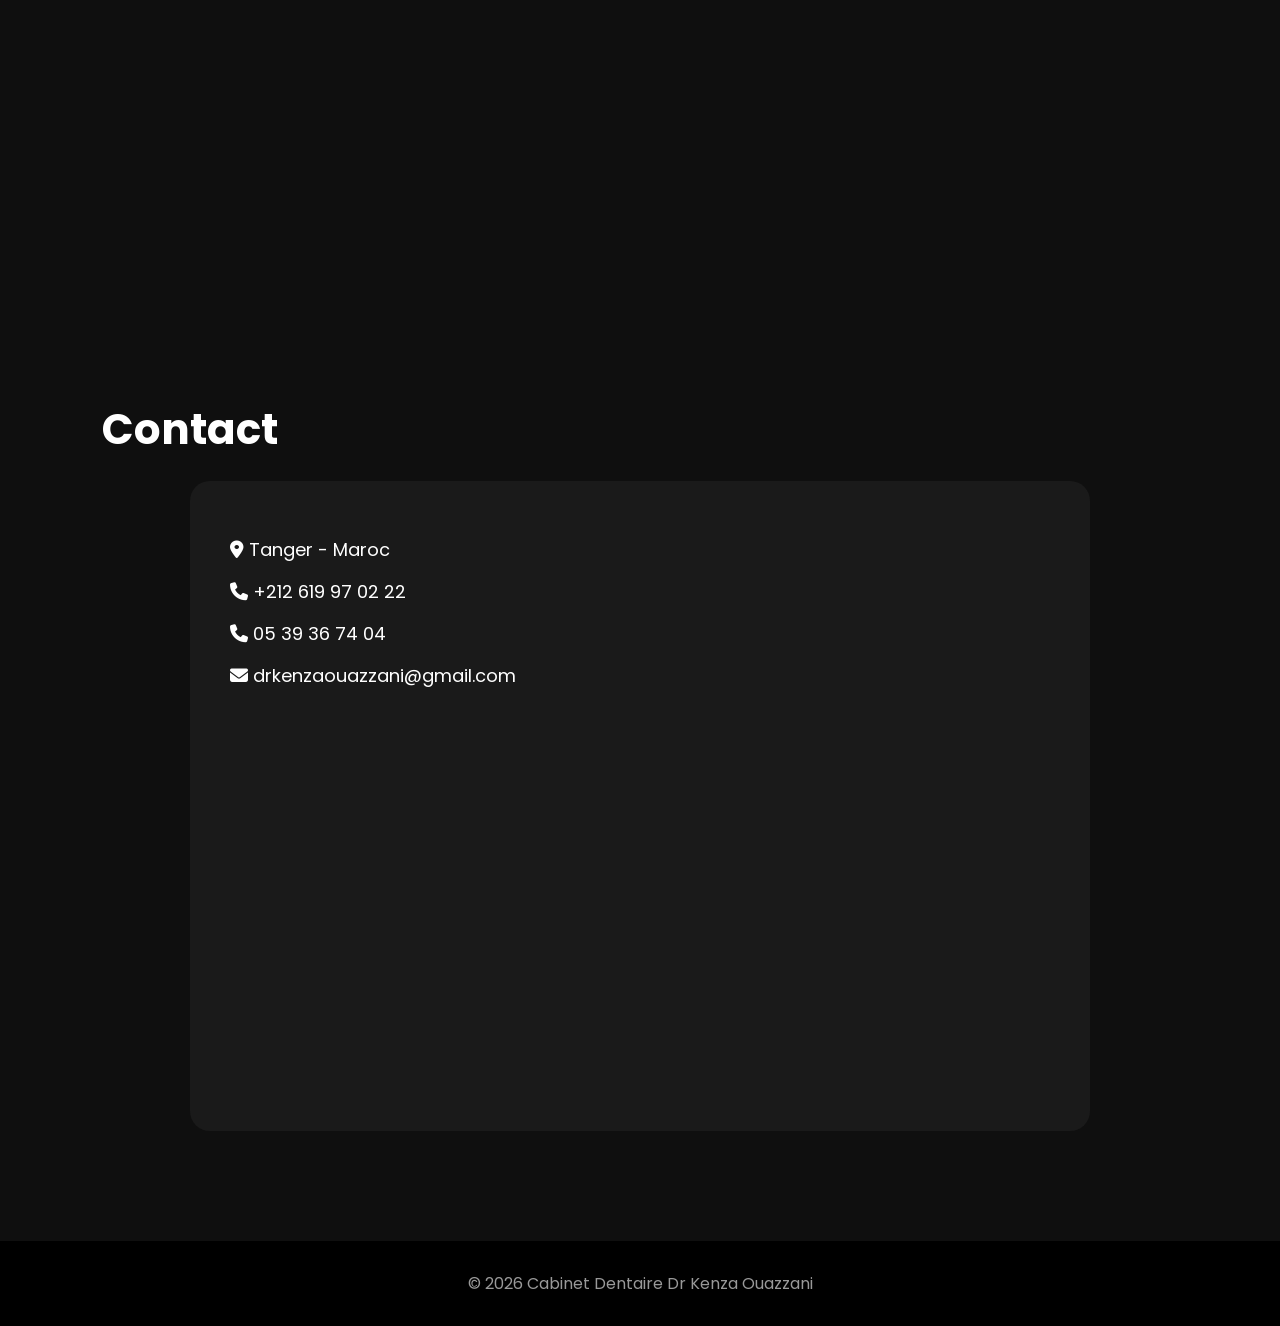
==== commit fc119ba1: "Update index.html" ====
--- a/index.html
+++ b/index.html
@@ -37,6 +37,7 @@
 </nav>
 
 <a class="btn" href="https://wa.me/212619970222">
+    
 Prendre Rendez-vous
 </a>
 
@@ -164,7 +165,7 @@
 
     <img src="images/photo7.jpeg" alt="Cabinet">
 
-    <img src="images/reception.jpeg" alt="Réception">
+    <img src="images/reception.jpeg" alt="Cabinet">
 
 </div>
 
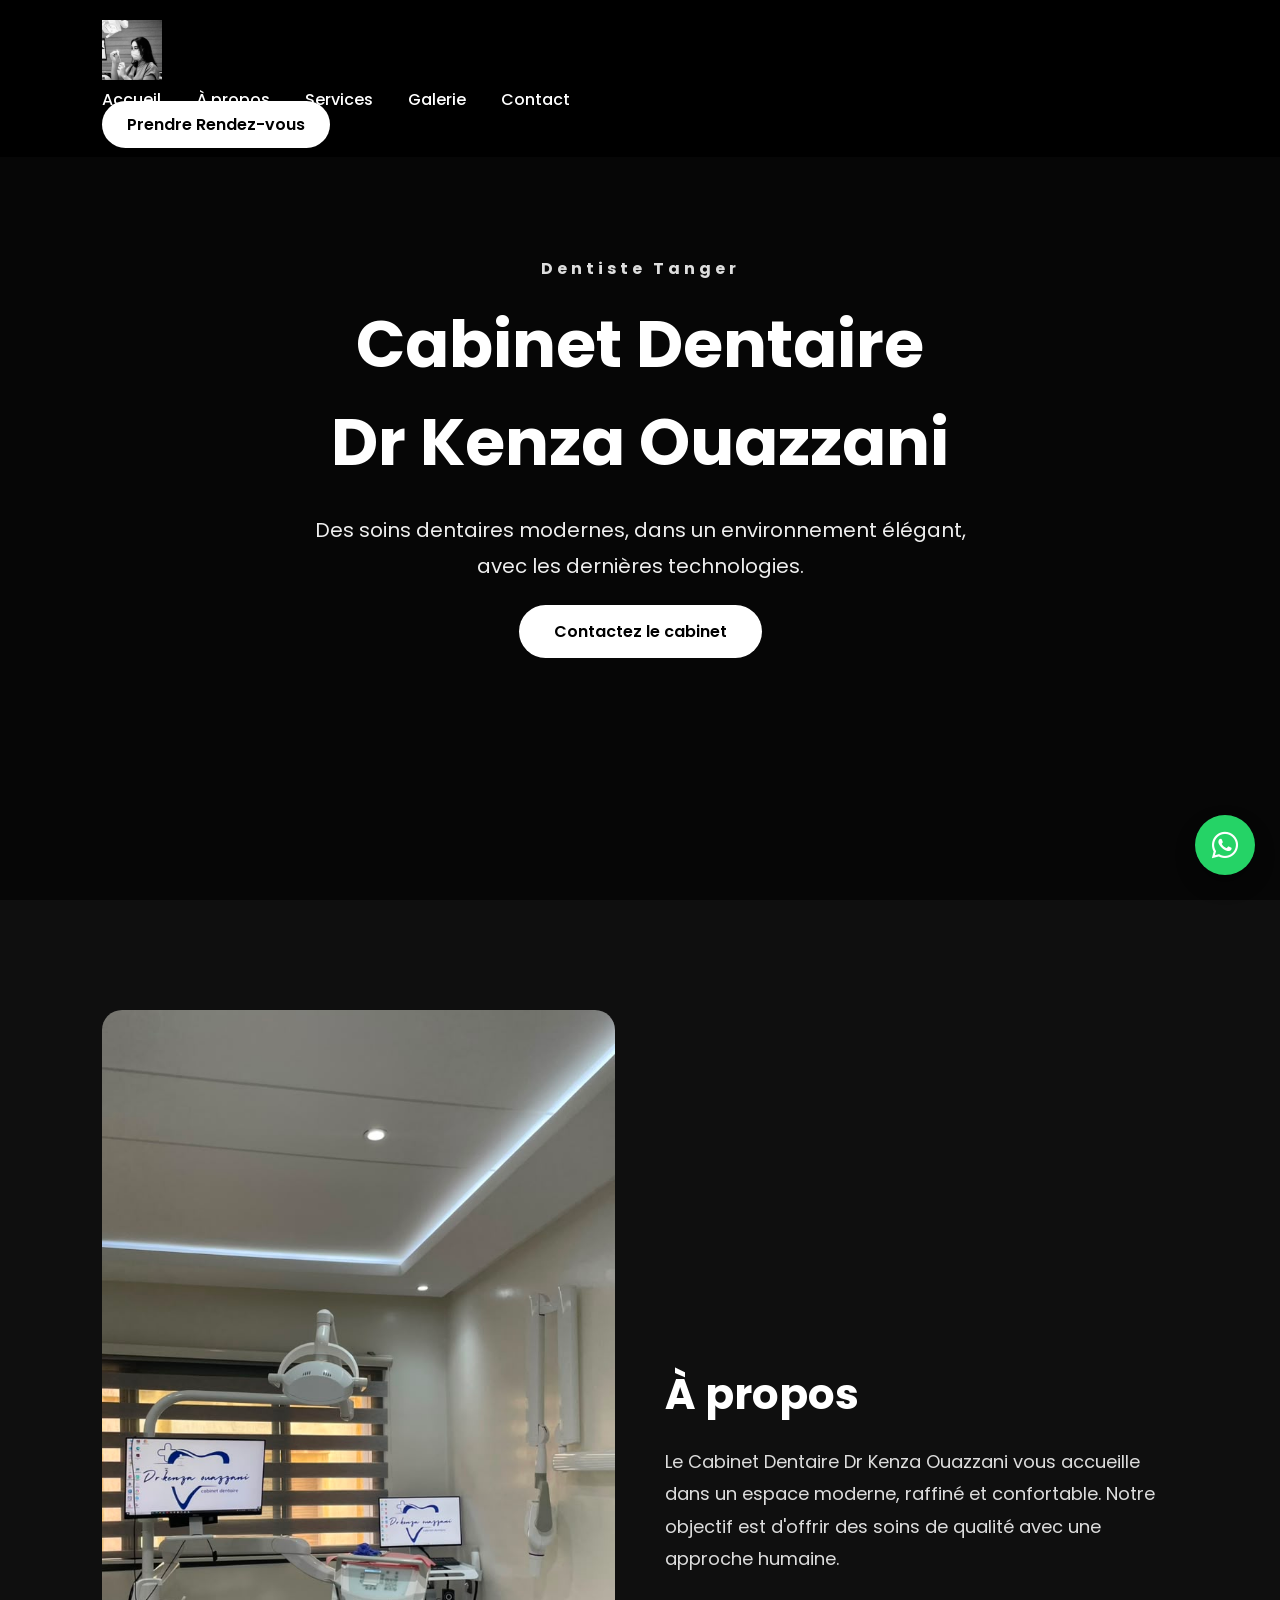
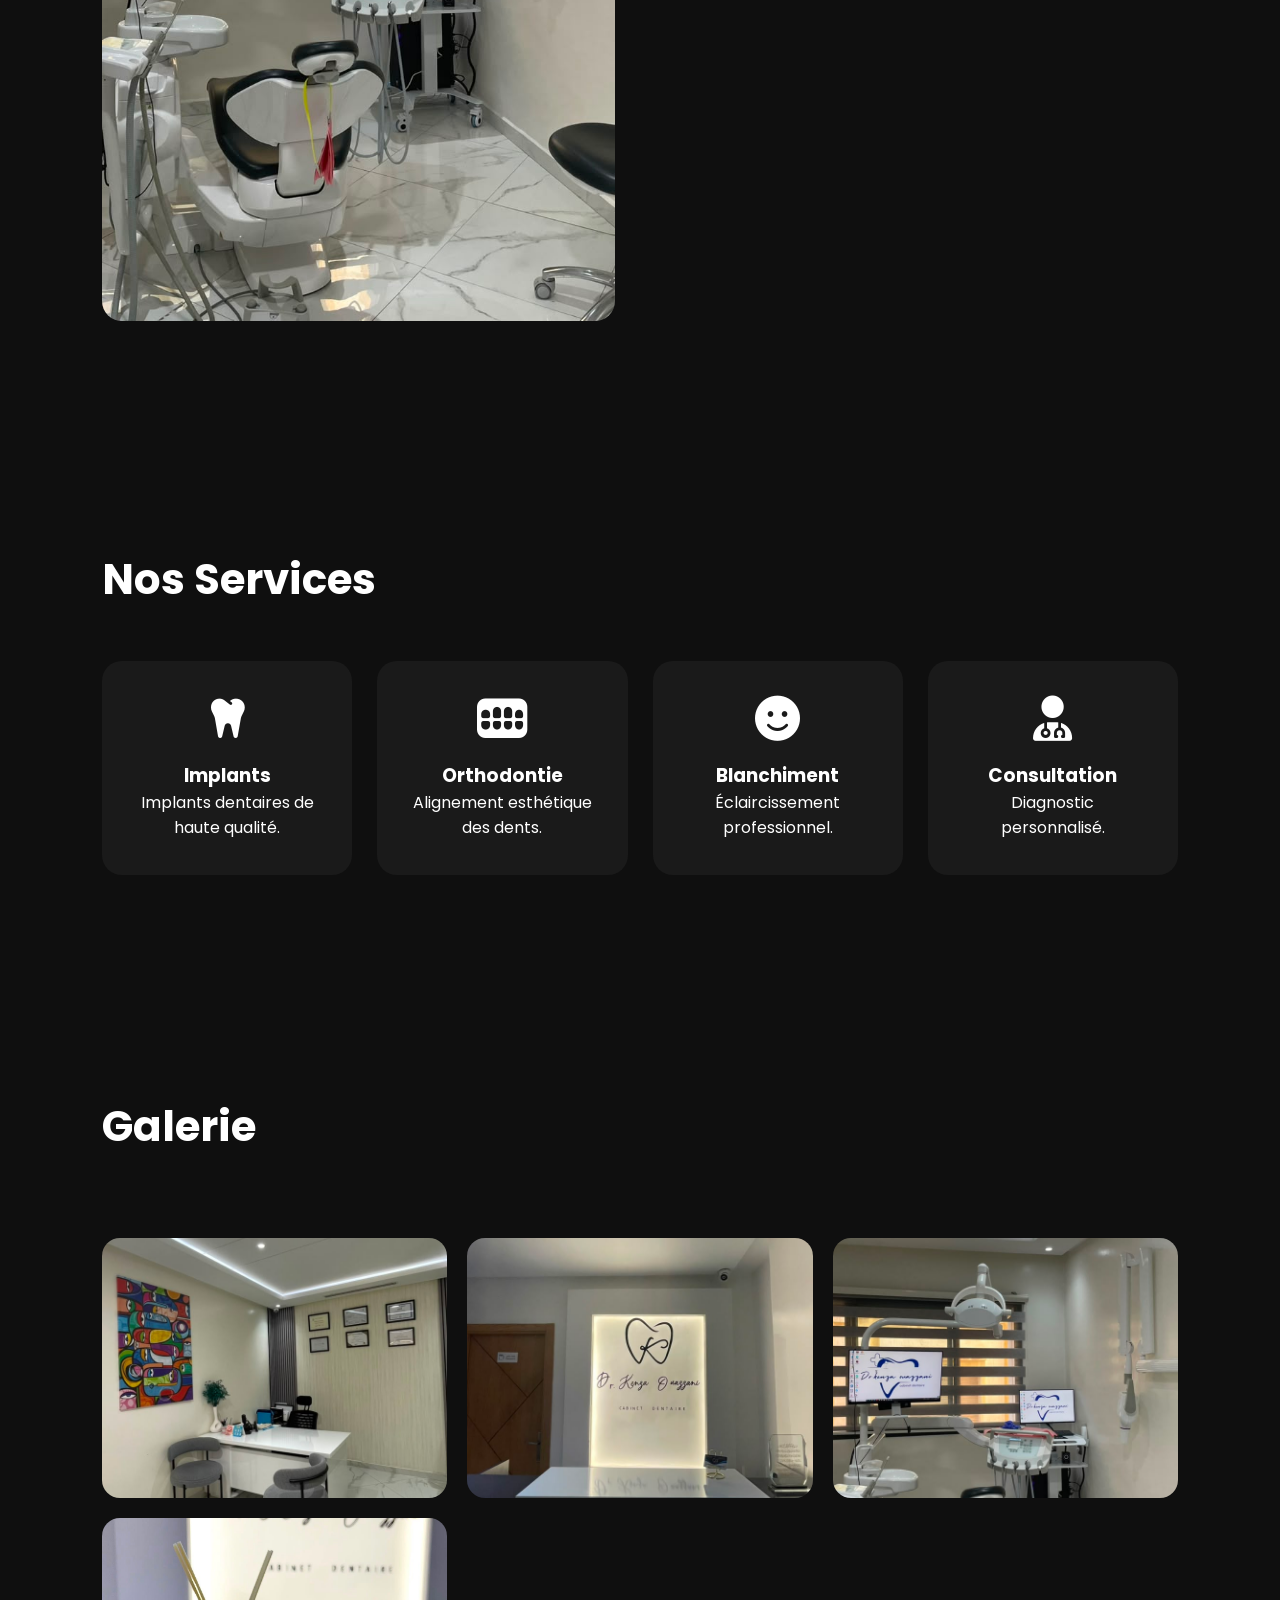
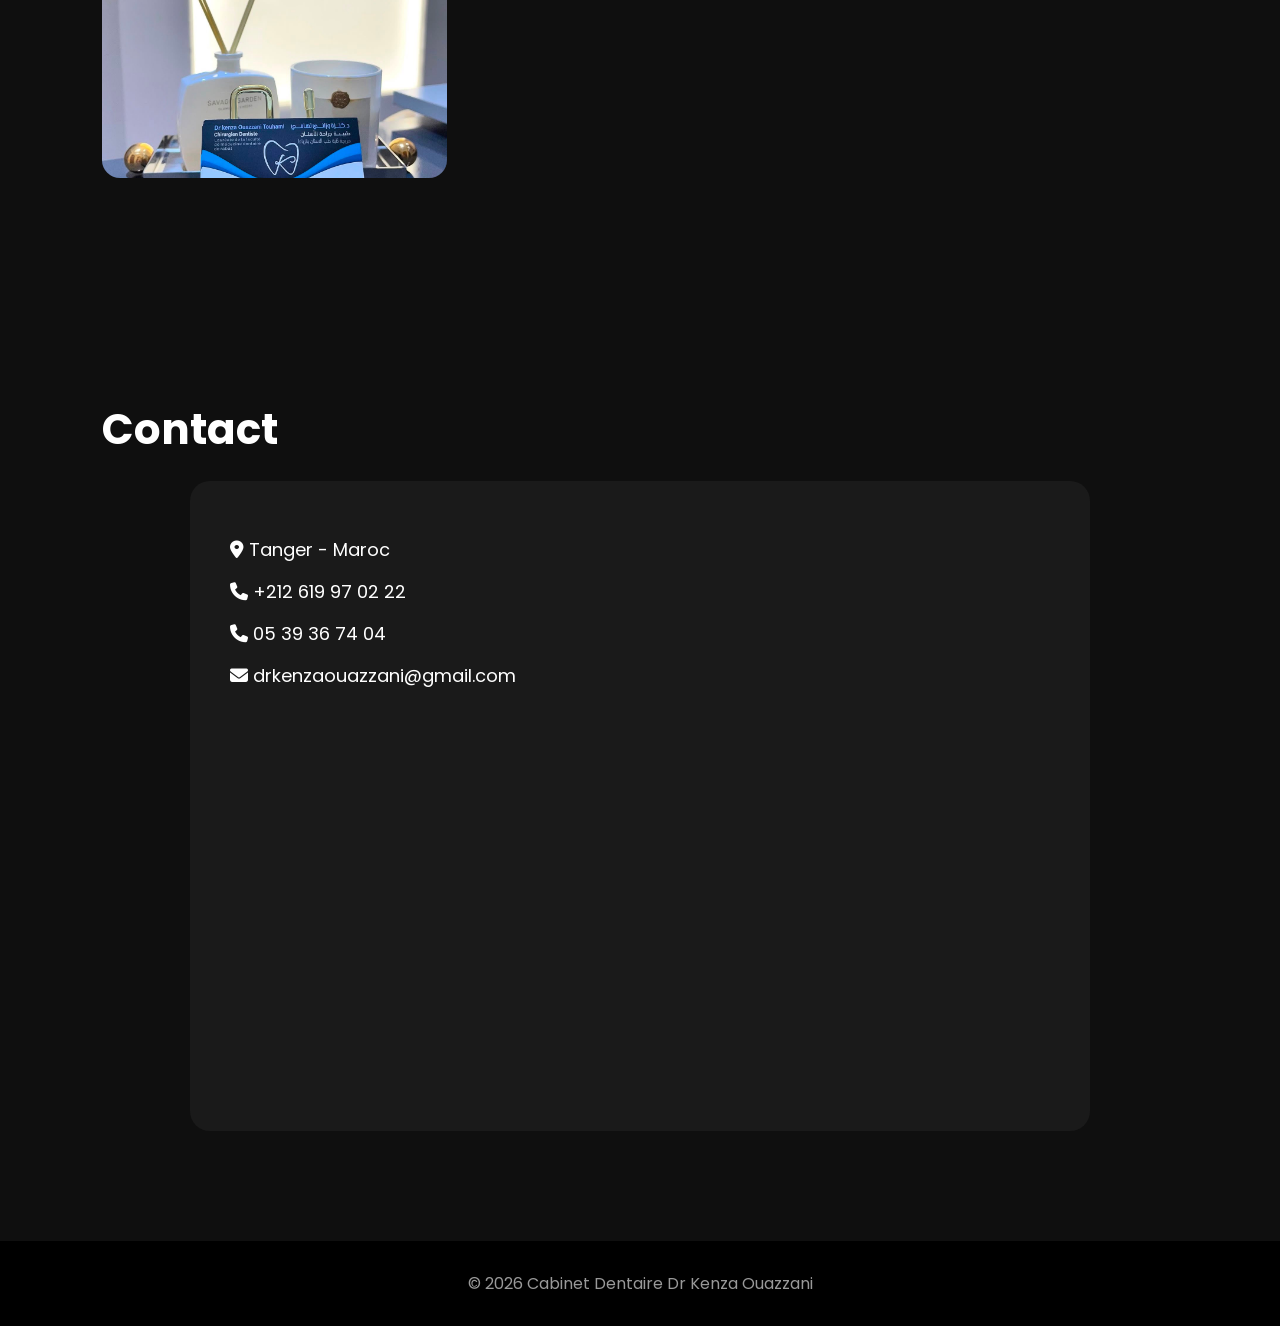
==== commit 0d937c10: "Update index.html" ====
--- a/index.html
+++ b/index.html
@@ -16,7 +16,13 @@
 <link rel="stylesheet" href="https://cdnjs.cloudflare.com/ajax/libs/font-awesome/6.5.2/css/all.min.css">
 
 </head>
-
+  <meta charset="UTF-8">
+  <meta name="viewport" content="width=device-width, initial-scale=1.0">
+
+  <meta name="google-site-verification" content=" google7a902d06a1512323.html" />
+
+  <title>Cabinet Dentaire Dr Kenza</title>
+</head>
 <body>
 
 <header>
